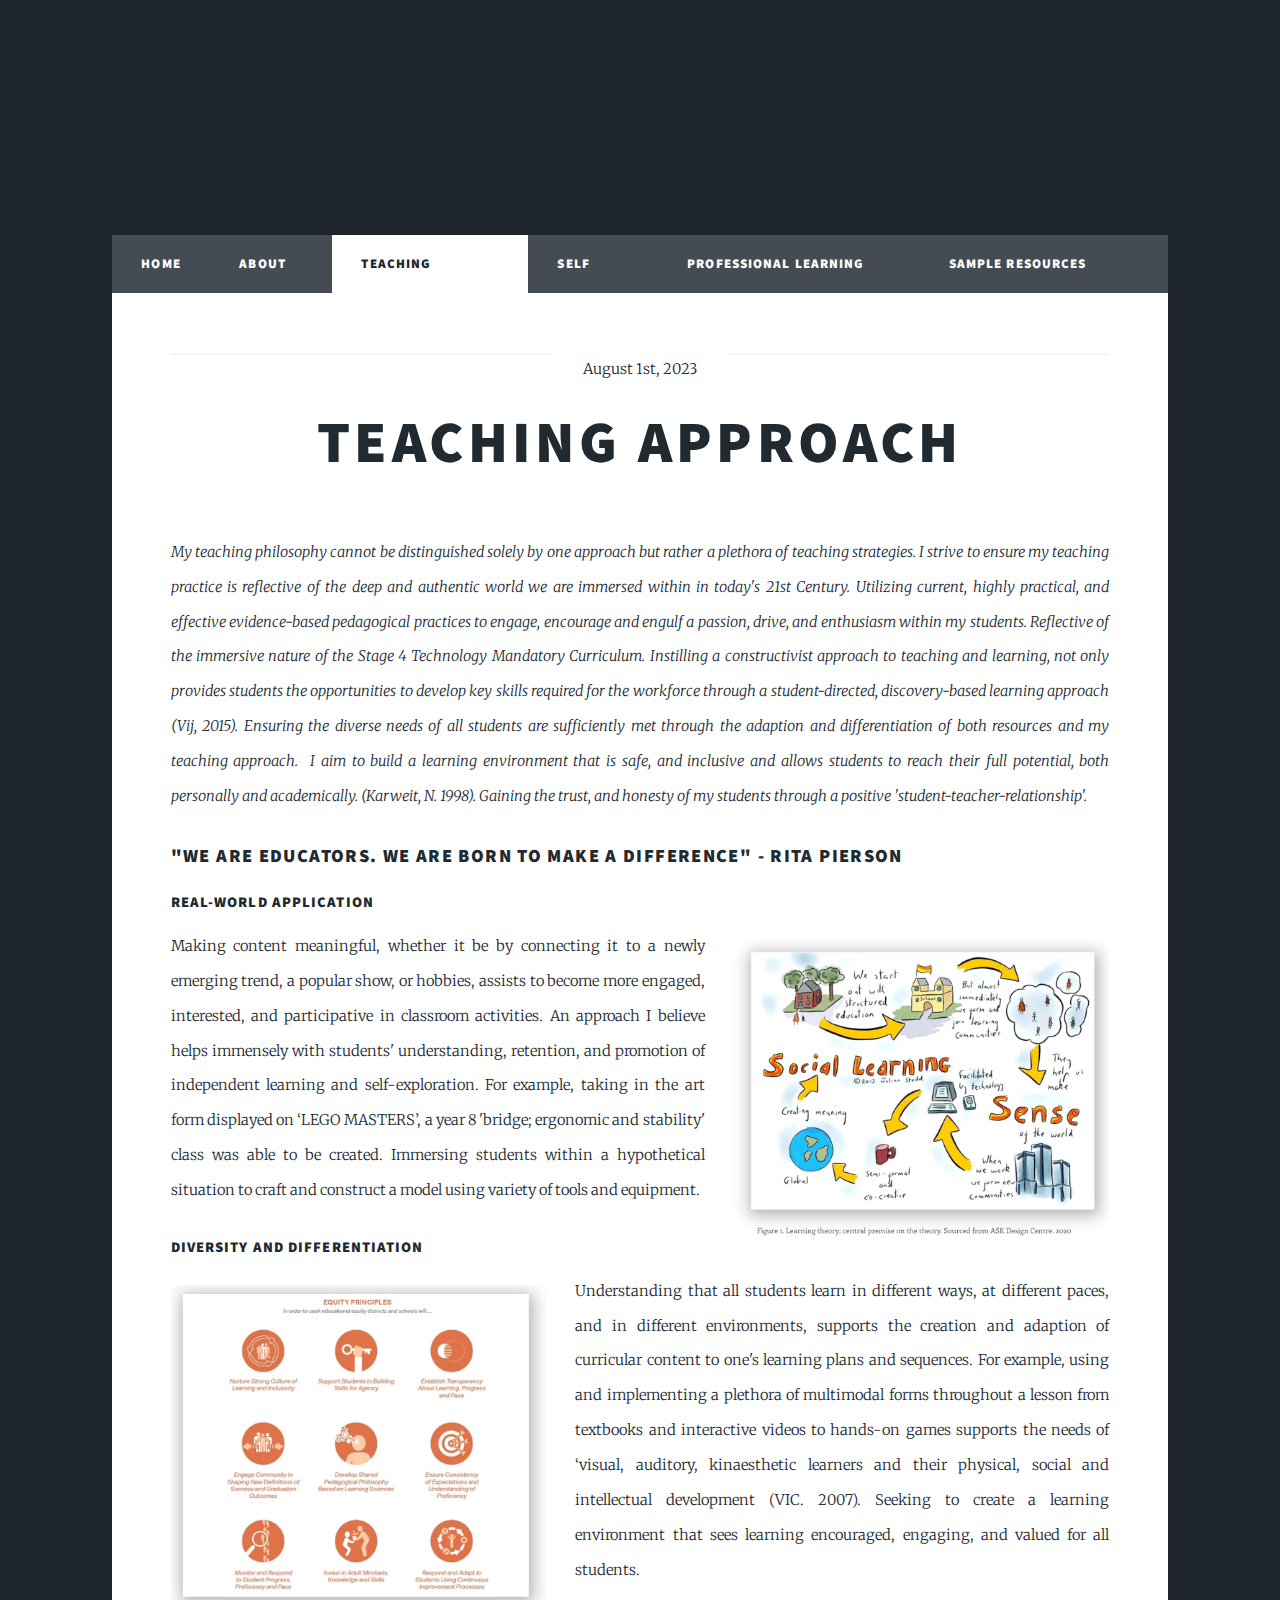
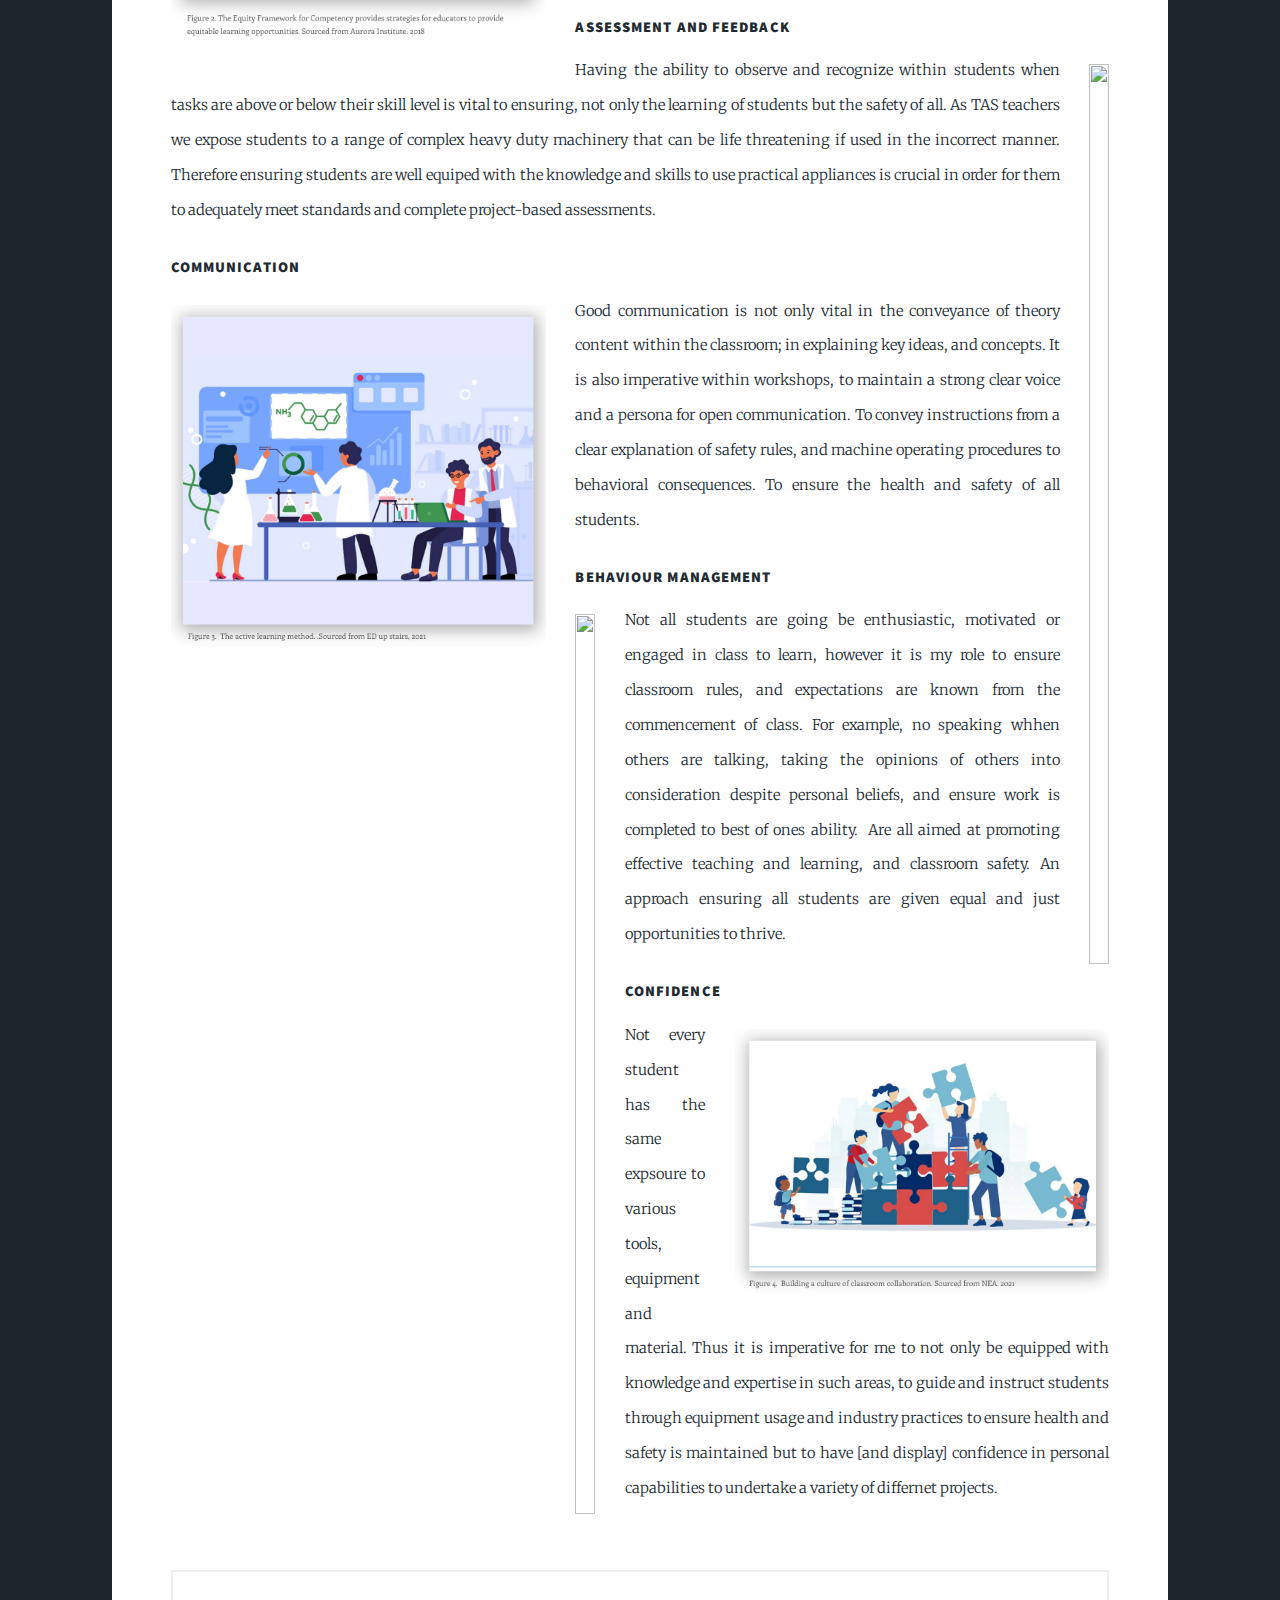
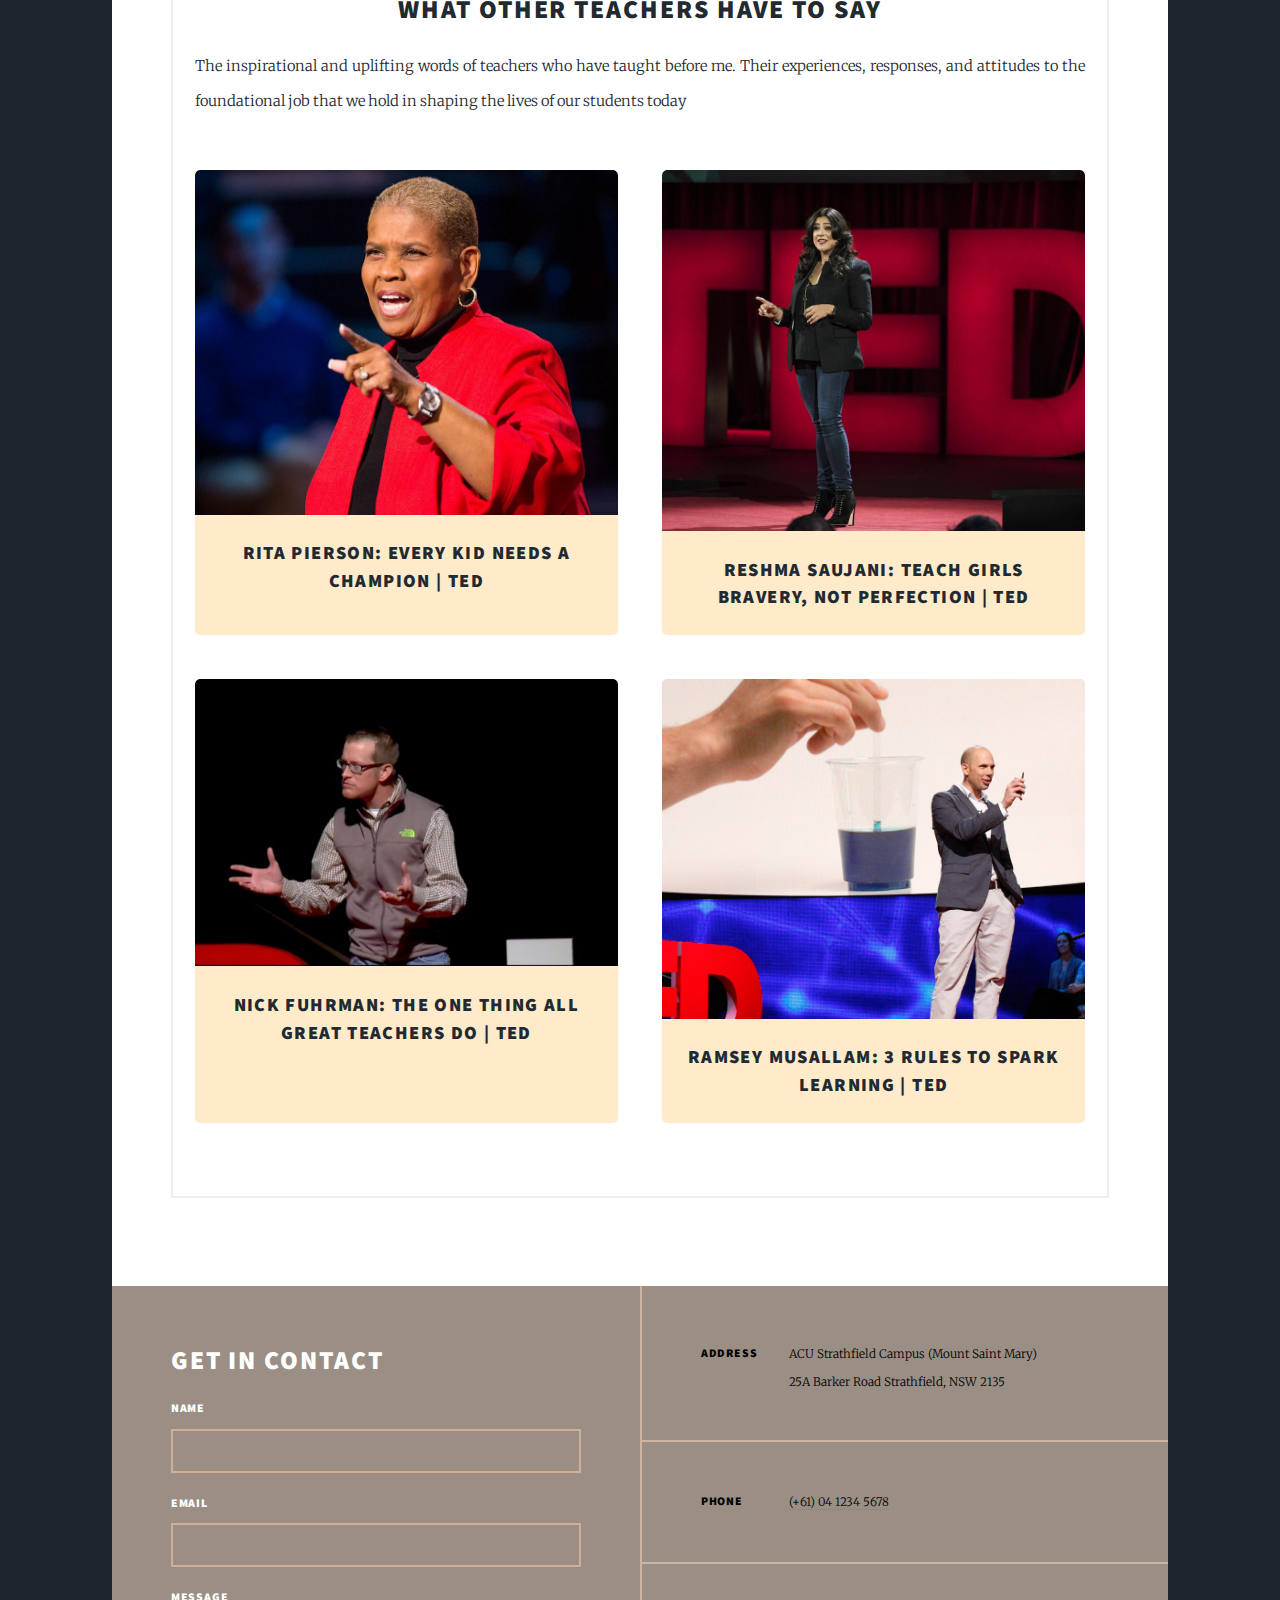
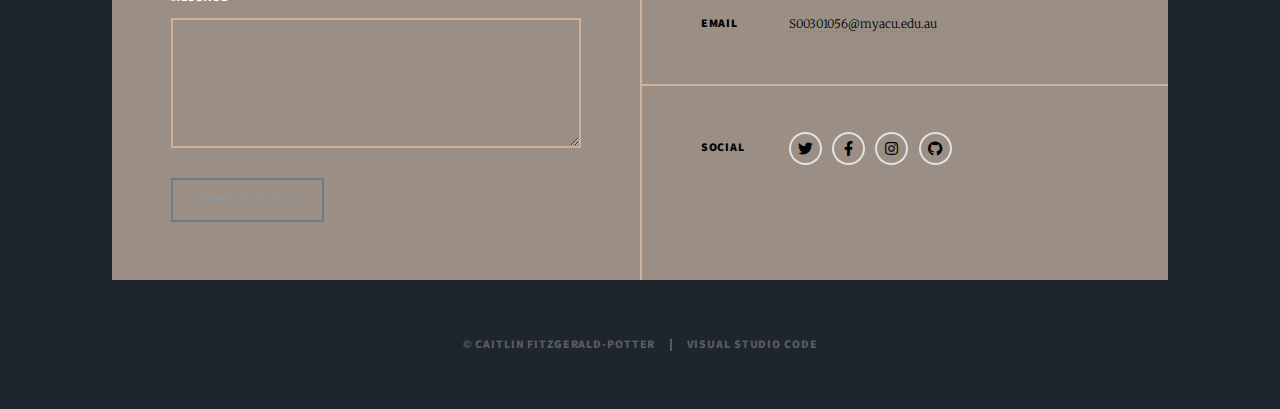
==== Teaching Approach.html @ 0602f476 "Add files via upload" ====
<html>
	<head>
		<title>Teaching Portfolio</title>
		<meta charset="utf-8" />
		<meta name="viewport" content="width=device-width, initial-scale=1, user-scalable=no" />
		<link rel="stylesheet" href="assets/css/main.css" />
		<noscript><link rel="stylesheet" href="assets/css/noscript.css" /></noscript>
	</head>
	<body class="is-preload">

		<!-- Wrapper -->
			<div id="wrapper">

				<!-- Header -->
				<header id="header">
					<h1>   </h1>
				</header>

				<!-- Nav -->
				<nav id="nav">
					<ul class="links">
						<li><a href="index.html">Home</a></li>
						<li><a href="About Me.html">About Me</a></li>
						<li class="active"><a href="Teaching Approach.html">Teaching Approach</a></li>
						<li><a href="Self Audit.html">Self Audit</a></li>
						<li><a href="Professional Learning Plan.html">Professional Learning Plan</a></li>
						<li><a href="Sample Resources.html">Sample Resources</a>
							<ul>
								<a href="Food Technology.html">> Food Technology</a>
								<a href="Industrial Technology.html">> Industrial Technology</a>
								<a href="Digital Technologies.html">> Digital Technologies</a>
								<a href="Textiles.html">> Textiles</a>
								
					</ul>
					
					
					<ul class="icons">
						<li><a href="#" class="icon brands fa-twitter"><span class="label">Twitter</span></a></li>
						<li><a href="#" class="icon brands fa-facebook-f"><span class="label">Facebook</span></a></li>
						<li><a href="#" class="icon brands fa-instagram"><span class="label">Instagram</span></a></li>
						<li><a href="#" class="icon brands fa-github"><span class="label">GitHub</span></a></li>
					</ul>
				</nav>


				<!-- Main -->
					<div id="main">
						<!-- Introduction -->
						<section class="post">
							<header class="major"> 
								<span class="date">August 1st, 2023</span>
								<h1>Teaching Approach</h1></header>
								<header class="minor">
									<p>My teaching philosophy cannot be distinguished solely by one approach but 
										rather a plethora of teaching strategies. I strive to ensure my teaching 
										practice is reflective of the deep and authentic world we are immersed 
										within in today's 21st Century. Utilizing current, highly practical, and 
										effective evidence-based pedagogical practices to engage, encourage and 
										engulf a passion, drive, and enthusiasm within my students. Reflective of 
										the immersive nature of the Stage 4 Technology Mandatory Curriculum. 
										Instilling a constructivist approach to teaching and learning, not only 
										provides students the opportunities to develop key skills required for 
										the workforce through a student-directed, discovery-based learning 
										approach (Vij, 2015). Ensuring the diverse needs of all students are 
										sufficiently met through the adaption and differentiation of both resources 
										and my teaching approach.  I aim to build a learning environment that is  
										safe, and inclusive and allows students to reach their full potential, 
										both personally and academically. (Karweit, N. 1998). Gaining the trust, 
										and honesty of my students through a positive 'student-teacher-relationship'. </p>
								</header>
								<h3>"We are Educators. We are born to make a difference" - Rita Pierson</h3>
							

						<!-- Post -->
							<section class="post">
								
								<h4>Real-world Application</h4>
								<div class="image right"><img src="images/Figure1.png" alt="" /></div>
								<p>Making content meaningful, whether it be by connecting it to 
									a newly emerging trend, a popular show, or hobbies, assists 
									to become more engaged, interested, and participative in 
									classroom activities. An approach I believe helps immensely 
									with students' understanding, retention, and promotion of 
									independent learning and self-exploration.
									For example, taking in the art form displayed on ‘LEGO 
									MASTERS’, a year 8 'bridge; ergonomic and stability' class 
									was able to be created. Immersing students within a 
									hypothetical situation to craft and construct a model using 
									variety of tools and equipment.</p>
								
								
								<h4>Diversity and Differentiation</h4>
								<div class="image left"><img src="images/Figure2.png" alt="" /></div>
								<p>Understanding that all students learn in different ways, at 
									different paces, and in different environments, supports the 
									creation and adaption of curricular content to one's learning 
									plans and sequences. For example, using and implementing a 
									plethora of multimodal forms throughout a lesson from textbooks 
									and interactive videos to hands-on games supports the needs of 
									‘visual, auditory, kinaesthetic learners and their physical, 
									social and intellectual development (​​VIC. 2007). Seeking to 
									create a learning environment that sees learning encouraged, 
									engaging, and valued for all students.</p>

								<h4>Assessment and feedback</h4>
								<div class="image right"><img src="images/Figure5.png" alt="" /></div>
								<p>Having the ability to observe and recognize within students when 
									tasks are above or below their skill level is vital to ensuring, 
									not only the learning of students but the safety of all. As TAS 
									teachers we expose students to a range of complex heavy duty 
									machinery that can be life threatening if used in the incorrect 
									manner. Therefore ensuring students are well equiped with the 
									knowledge and skills to use practical appliances is crucial in 
									order for them to adequately meet standards and complete 
									project-based assessments.</p>

								<h4>Communication</h4>
								<div class="image left"><img src="images/Figure3.png" alt="" /></div>
								<p>Good communication is not only vital in the conveyance of theory 
									content within the classroom; in explaining key ideas, and 
									concepts. It is also imperative within workshops, to maintain a 
									strong clear voice and a persona for open communication. To 
									convey instructions from a clear explanation of safety rules, 
									and machine operating procedures to behavioral consequences. To 
									ensure the health and safety of all students.</p>

								
								<h4>Behaviour Management</h4>
								<div class="image left"><img src="images/Figure6.png" alt="" /></div>
								<p>Not all students are going be enthusiastic, motivated or engaged in
									class to learn, however it is my role to ensure classroom rules, 
									and expectations are known from the commencement of class. For 
									example, no speaking whhen others are talking, taking the opinions 
									of others into consideration despite personal beliefs, and ensure 
									work is completed to best of ones ability.  Are all aimed at promoting 
									effective teaching and learning, and classroom safety. An approach 
									ensuring all students are given equal and just opportunities to thrive.</p>


								<h4>Confidence</h4>
								<div class="image right"><img src="images/Figure4.png" alt="" /></div>
								<p>Not every student has the same expsoure to various tools, equipment 
									and material. Thus it is imperative for me to not only be 
									equipped with knowledge and expertise in such areas, to guide 
									and instruct students through equipment usage and industry 
									practices to ensure health and safety is maintained but to have 
									[and display] confidence in personal capabilities to undertake a 
									variety of differnet projects.</p>


								</header><br>
						
						<!-- Four -->
						<section id="four" class="container">
							<div><section class="box special features">
								<div class="features-row">
									<section id="four" class="wrapper alt style1">
										<div class="inner">
											<h2 class="major">What Other Teachers Have To Say</h2>
											<p>The inspirational and uplifting words of teachers who 
												have taught before me. Their experiences, responses,
												and attitudes to the foundational job that we hold in
												shaping the lives of our students today</p>
									<section class="features">	
										<article>
											<a href="https://www.youtube.com/watch?v=SFnMTHhKdkw&feature=youtu.be" class="image"><img src="images/1.png" alt="" /></a>
											<h3 class="major">Rita Pierson: Every kid needs a champion | TED</h3>
										</article>
										<article>
											<a href="https://www.youtube.com/watch?v=fC9da6eqaqg" class="image"><img src="images/2.png" alt="" /></a>
											<h3 class="major">Reshma Saujani: Teach girls bravery, not perfection | TED </h3>
										</article>
										<article>
											<a href="https://www.youtube.com/watch?v=WwTpfVQgkU0&feature=youtu.be" class="image"><img src="images/3.png" alt="" /></a>
											<h3 class="major">Nick Fuhrman: The One Thing All Great Teachers Do | TED</h3>
										</article>
										<article>
											<a href="https://www.youtube.com/watch?v=YsYHqfk0X2A" class="image"><img src="images/4.png" alt="" /></a>
											<h3 class="major">Ramsey Musallam: 3 rules to spark learning | TED </h3>
										</article>
									</section>
								</section>
							</div>
					</div>



					</div>

				<!-- Footer -->
				<footer id="footer">
					<section>
						<form method="post" action="#">
							<div class="fields">
								<div class="field">
									<h2>Get In Contact</h2>
									<label for="name">Name</label>
									<input type="text" name="name" id="name" />
								</div>
								<div class="field">
									<label for="email">Email</label>
									<input type="text" name="email" id="email" />
								</div>
								<div class="field">
									<label for="message">Message</label>
									<textarea name="message" id="message" rows="3"></textarea>
								</div>
							</div>
							<ul class="actions">
								<li><input type="submit" value="Send Message" /></li>
							</ul>
						</form>
					</section>
					<section class="split contact">
						<section class="alt">
							<h3>Address</h3>
							<p>ACU Strathfield Campus (Mount Saint Mary) <br />
								25A Barker Road Strathfield, NSW 2135</p>
						</section>
						<section>
							<h3>Phone</h3>
							<p><a href="#">(+61) 04 1234 5678</a></p>
						</section>
						<section>
							<h3>Email</h3>
							<p><a href="#">S00301056@myacu.edu.au</a></p>
						</section>
						<section>
							<h3>Social</h3>
							<ul class="icons alt">
								<li><a href="#" class="icon brands alt fa-twitter"><span class="label">Twitter</span></a></li>
								<li><a href="#" class="icon brands alt fa-facebook-f"><span class="label">Facebook</span></a></li>
								<li><a href="#" class="icon brands alt fa-instagram"><span class="label">Instagram</span></a></li>
								<li><a href="#" class="icon brands alt fa-github"><span class="label">GitHub</span></a></li>
							</ul>
						</section>
					</section>
				</footer>

			<!-- Copyright -->
				<div id="copyright">
					<ul><li>&copy; Caitlin Fitzgerald-Potter</li><li> Visual Studio Code</a></li></ul>
				</div>

		</div>

		<!-- Scripts -->
			<script src="assets/js/jquery.min.js"></script>
			<script src="assets/js/jquery.scrollex.min.js"></script>
			<script src="assets/js/jquery.scrolly.min.js"></script>
			<script src="assets/js/browser.min.js"></script>
			<script src="assets/js/breakpoints.min.js"></script>
			<script src="assets/js/util.js"></script>
			<script src="assets/js/main.js"></script>

	</body>
</html>
---- assets/css/main.css ----
@import url(fontawesome-all.min.css);
@import url("https://fonts.googleapis.com/css?family=Merriweather:300,700,300italic,700italic|Source+Sans+Pro:900");

/*
	Massively by HTML5 UP
	html5up.net | @ajlkn
	Free for personal and commercial use under the CCA 3.0 license (html5up.net/license)
*/

html, body, div, span, applet, object,
iframe, h1, h2, h3, h4, h5, h6, p, blockquote,
pre, a, abbr, acronym, address, big, cite,
code, del, dfn, em, img, ins, kbd, q, s, samp,
small, strike, strong, sub, sup, tt, var, b,
u, i, center, dl, dt, dd, ol, ul, li, fieldset,
form, label, legend, table, caption, tbody,
tfoot, thead, tr, th, td, article, aside,
canvas, details, embed, figure, figcaption,
footer, header, hgroup, menu, nav, output, ruby,
section, summary, time, mark, audio, video {
	margin: 0;
	padding: 0;
	border: 0;
	font-size: 100%;
	font: inherit;
	vertical-align: baseline;}

article, aside, details, figcaption, figure,
footer, header, hgroup, menu, nav, section {
	display: block;}
	
body {
	line-height: 1;
}

ol, ul {
	list-style: none;
}

blockquote, q {
	quotes: none;
}

	blockquote:before, blockquote:after, q:before, q:after {
		content: '';
		content: none;
	}
	
table {
	border-collapse: collapse;
	border-spacing: 0;
}

body {
	-webkit-text-size-adjust: none;
}

mark {
	background-color: transparent;
	color: inherit;
}

input::-moz-focus-inner {
	border: 0;
	padding: 0;
}

input, select, textarea {
	-moz-appearance: none;
	-webkit-appearance: none;
	-ms-appearance: none;
	appearance: none;
}

videos {
	display: grid;
	grid-template-columns: repeat(2, minmax(0,1fr));
	gap: 0.5rem;
	padding: o.5rem;
	width:50%;
	float: left;}

/* Basic */

	@-ms-viewport {
		width: device-width;
	}

	body {
		-ms-overflow-style: scrollbar;
	}

	@media screen and (max-width: 480px) {

		html, body {
			min-width: 320px;
		}

	}

	html {
		box-sizing: border-box;
	}

	*, *:before, *:after {
		box-sizing: inherit;
	}

	body {
		background-color: #1e252d;
	}

		body.is-preload *, body.is-preload *:before, body.is-preload *:after {
			-moz-animation: none !important;
			-webkit-animation: none !important;
			-ms-animation: none !important;
			animation: none !important;
			-moz-transition: none !important;
			-webkit-transition: none !important;
			-ms-transition: none !important;
			transition: none !important;
		}

		

/* Type */

	html {
		font-size: 16pt;
	}

		@media screen and (max-width: 1680px) {

			html {
				font-size: 12pt;
			}

		}

		@media screen and (max-width: 1280px) {

			html {
				font-size: 11pt;
			}

		}

		@media screen and (max-width: 360px) {

			html {
				font-size: 10pt;
			}

		}

	body {
		color: #212931;
	}

	body, input, select, textarea {
		font-family: "Merriweather", Georgia, serif;
		font-weight: 300;
		font-size: 1rem;
		line-height: 2.375;
	}

	a {
		-moz-transition: color 0.2s ease-in-out, background-color 0.2s ease-in-out, border-color 0.2s ease-in-out, box-shadow 0.2s ease-in-out;
		-webkit-transition: color 0.2s ease-in-out, background-color 0.2s ease-in-out, border-color 0.2s ease-in-out, box-shadow 0.2s ease-in-out;
		-ms-transition: color 0.2s ease-in-out, background-color 0.2s ease-in-out, border-color 0.2s ease-in-out, box-shadow 0.2s ease-in-out;
		transition: color 0.2s ease-in-out, background-color 0.2s ease-in-out, border-color 0.2s ease-in-out, box-shadow 0.2s ease-in-out;
		border-bottom: dotted 1px;
		text-decoration: none;
	}

		a:hover {
			border-bottom-color: transparent;
		}

	strong, b {
		font-weight: 600;
	}

	em, i {
		font-style: italic;
	}

	p {
		text-align: justify;
		margin: 0 0 2rem 0;
	}

	h1, h2, h3, h4, h5, h6 {
		font-family: "Source Sans Pro", Helvetica, sans-serif;
		font-weight: 900;
		line-height: 1.5;
		letter-spacing: 0.075em;
		text-transform: uppercase;
		margin: 0 0 1rem 0;
	}

		h1 a, h2 a, h3 a, h4 a, h5 a, h6 a {
			border-bottom: 0;
			color: inherit;
			text-decoration: none;
		}

	h1 {
		font-size: 4rem;
		line-height: 1.1;
		margin: 0 0 2rem 0;
	}

	h2 {
		font-size: 1.75rem;
		line-height: 1.3;
		margin: 0 0 1.5rem 0;
	}

	h3 {
		font-size: 1.25rem;
		margin: 0 0 1.5rem 0;
	}

	h4 {
		font-size: 1rem;
	}

	h5 {
		font-size: 0.9rem;
	}

	h6 {
		font-size: 0.8rem;
	}

	sub {
		font-size: 0.8rem;
		position: relative;
		top: 0.5rem;
	}

	sup {
		font-size: 0.8rem;
		position: relative;
		top: -0.5rem;
	}

	blockquote {
		border-left: solid 4px;
		font-style: italic;
		margin: 0 0 2rem 0;
		padding: 0.5rem 0 0.5rem 2rem;
	}

	code {
		border: solid 2px;
		font-family: "Courier New", monospace;
		font-size: 0.9rem;
		margin: 0 0.25rem;
		padding: 0.25rem 0.65rem;
	}

	pre {
		-webkit-overflow-scrolling: touch;
		font-family: "Courier New", monospace;
		font-size: 0.9rem;
		margin: 0 0 2rem 0;
	}

		pre code {
			display: block;
			line-height: 1.75;
			padding: 1rem 1.5rem;
			overflow-x: auto;
		}

	hr {
		border: 0;
		border-bottom: solid 2px;
		margin: 3rem 0;
	}

		hr.major {
			margin: 5rem 0;
		}

	.align-left {
		text-align: left;
	}

	.align-center {
		text-align: center;
	}

	.align-right {
		text-align: right;
	}

	input, select, textarea {
		color: #212931;
	}

	a {
		color: #212931;
		border-bottom-color: rgba(33, 41, 49, 0.5);
	}

		a:hover {
			border-bottom-color: transparent;
			color: #fff1c3 !important; /** colour change of naviative when hover**/
		}

	strong, b {
		color: #212931;
	}

	h1, h2, h3, h4, h5, h6 {
		color: #212931;
	}

	blockquote {
		border-left-color: #eeeeee;
	}

	code {
		background: rgba(220, 220, 220, 0.25);
		border-color: #eeeeee;
	}

	hr {
		border-bottom-color: #eeeeee;
	}

/* Row */

	.row {
		display: flex;
		flex-wrap: wrap;
		box-sizing: border-box;
		align-items: stretch;
	}

		.row > * {
			box-sizing: border-box;
		}

		.row.gtr-uniform > * > :last-child {
			margin-bottom: 0;
		}

		.row.aln-left {
			justify-content: flex-start;
		}

		.row.aln-center {
			justify-content: center;
		}

		.row.aln-right {
			justify-content: flex-end;
		}

		.row.aln-top {
			align-items: flex-start;
		}

		.row.aln-middle {
			align-items: center;
		}

		.row.aln-bottom {
			align-items: flex-end;
		}

		.row > .imp {
			order: -1;
		}

		.row > .col-1 {
			width: 8.33333%;
		}

		.row > .off-1 {
			margin-left: 8.33333%;
		}

		.row > .col-2 {
			width: 16.66667%;
		}

		.row > .off-2 {
			margin-left: 16.66667%;
		}

		.row > .col-3 {
			width: 25%;
		}

		.row > .off-3 {
			margin-left: 25%;
		}

		.row > .col-4 {
			width: 33.33333%;
		}

		.row > .off-4 {
			margin-left: 33.33333%;
		}

		.row > .col-5 {
			width: 41.66667%;
		}

		.row > .off-5 {
			margin-left: 41.66667%;
		}

		.row > .col-6 {
			width: 50%;
		}

		.row > .off-6 {
			margin-left: 50%;
		}

		.row > .col-7 {
			width: 58.33333%;
		}

		.row > .off-7 {
			margin-left: 58.33333%;
		}

		.row > .col-8 {
			width: 66.66667%;
		}

		.row > .off-8 {
			margin-left: 66.66667%;
		}

		.row > .col-9 {
			width: 75%;
		}

		.row > .off-9 {
			margin-left: 75%;
		}

		.row > .col-10 {
			width: 83.33333%;
		}

		.row > .off-10 {
			margin-left: 83.33333%;
		}

		.row > .col-11 {
			width: 91.66667%;
		}

		.row > .off-11 {
			margin-left: 91.66667%;
		}

		.row > .col-12 {
			width: 100%;
		}

		.row > .off-12 {
			margin-left: 100%;
		}

		.row.gtr-0 {
			margin-top: 0;
			margin-left: 0rem;
		}

			.row.gtr-0 > * {
				padding: 0 0 0 0rem;
			}

			.row.gtr-0.gtr-uniform {
				margin-top: 0rem;
			}

				.row.gtr-0.gtr-uniform > * {
					padding-top: 0rem;
				}

		.row.gtr-25 {
			margin-top: 0;
			margin-left: -0.375rem;
		}

			.row.gtr-25 > * {
				padding: 0 0 0 0.375rem;
			}

			.row.gtr-25.gtr-uniform {
				margin-top: -0.375rem;
			}

				.row.gtr-25.gtr-uniform > * {
					padding-top: 0.375rem;
				}

		.row.gtr-50 {
			margin-top: 0;
			margin-left: -0.75rem;
		}

			.row.gtr-50 > * {
				padding: 0 0 0 0.75rem;
			}

			.row.gtr-50.gtr-uniform {
				margin-top: -0.75rem;
			}

				.row.gtr-50.gtr-uniform > * {
					padding-top: 0.75rem;
				}

		.row {
			margin-top: 0;
			margin-left: -1.5rem;
		}

			.row > * {
				padding: 0 0 0 1.5rem;
			}

			.row.gtr-uniform {
				margin-top: -1.5rem;
			}

				.row.gtr-uniform > * {
					padding-top: 1.5rem;
				}

		.row.gtr-150 {
			margin-top: 0;
			margin-left: -2.25rem;
		}

			.row.gtr-150 > * {
				padding: 0 0 0 2.25rem;
			}

			.row.gtr-150.gtr-uniform {
				margin-top: -2.25rem;
			}

				.row.gtr-150.gtr-uniform > * {
					padding-top: 2.25rem;
				}

		.row.gtr-200 {
			margin-top: 0;
			margin-left: -3rem;
		}

			.row.gtr-200 > * {
				padding: 0 0 0 3rem;
			}

			.row.gtr-200.gtr-uniform {
				margin-top: -3rem;
			}

				.row.gtr-200.gtr-uniform > * {
					padding-top: 3rem;
				}

		@media screen and (max-width: 1680px) {

			.row {
				display: flex;
				flex-wrap: wrap;
				box-sizing: border-box;
				align-items: stretch;
			}

				.row > * {
					box-sizing: border-box;
				}

				.row.gtr-uniform > * > :last-child {
					margin-bottom: 0;
				}

				.row.aln-left {
					justify-content: flex-start;
				}

				.row.aln-center {
					justify-content: center;
				}

				.row.aln-right {
					justify-content: flex-end;
				}

				.row.aln-top {
					align-items: flex-start;
				}

				.row.aln-middle {
					align-items: center;
				}

				.row.aln-bottom {
					align-items: flex-end;
				}

				.row > .imp-xlarge {
					order: -1;
				}

				.row > .col-1-xlarge {
					width: 8.33333%;
				}

				.row > .off-1-xlarge {
					margin-left: 8.33333%;
				}

				.row > .col-2-xlarge {
					width: 16.66667%;
				}

				.row > .off-2-xlarge {
					margin-left: 16.66667%;
				}

				.row > .col-3-xlarge {
					width: 25%;
				}

				.row > .off-3-xlarge {
					margin-left: 25%;
				}

				.row > .col-4-xlarge {
					width: 33.33333%;
				}

				.row > .off-4-xlarge {
					margin-left: 33.33333%;
				}

				.row > .col-5-xlarge {
					width: 41.66667%;
				}

				.row > .off-5-xlarge {
					margin-left: 41.66667%;
				}

				.row > .col-6-xlarge {
					width: 50%;
				}

				.row > .off-6-xlarge {
					margin-left: 50%;
				}

				.row > .col-7-xlarge {
					width: 58.33333%;
				}

				.row > .off-7-xlarge {
					margin-left: 58.33333%;
				}

				.row > .col-8-xlarge {
					width: 66.66667%;
				}

				.row > .off-8-xlarge {
					margin-left: 66.66667%;
				}

				.row > .col-9-xlarge {
					width: 75%;
				}

				.row > .off-9-xlarge {
					margin-left: 75%;
				}

				.row > .col-10-xlarge {
					width: 83.33333%;
				}

				.row > .off-10-xlarge {
					margin-left: 83.33333%;
				}

				.row > .col-11-xlarge {
					width: 91.66667%;
				}

				.row > .off-11-xlarge {
					margin-left: 91.66667%;
				}

				.row > .col-12-xlarge {
					width: 100%;
				}

				.row > .off-12-xlarge {
					margin-left: 100%;
				}

				.row.gtr-0 {
					margin-top: 0;
					margin-left: 0rem;
				}

					.row.gtr-0 > * {
						padding: 0 0 0 0rem;
					}

					.row.gtr-0.gtr-uniform {
						margin-top: 0rem;
					}

						.row.gtr-0.gtr-uniform > * {
							padding-top: 0rem;
						}

				.row.gtr-25 {
					margin-top: 0;
					margin-left: -0.375rem;
				}

					.row.gtr-25 > * {
						padding: 0 0 0 0.375rem;
					}

					.row.gtr-25.gtr-uniform {
						margin-top: -0.375rem;
					}

						.row.gtr-25.gtr-uniform > * {
							padding-top: 0.375rem;
						}

				.row.gtr-50 {
					margin-top: 0;
					margin-left: -0.75rem;
				}

					.row.gtr-50 > * {
						padding: 0 0 0 0.75rem;
					}

					.row.gtr-50.gtr-uniform {
						margin-top: -0.75rem;
					}

						.row.gtr-50.gtr-uniform > * {
							padding-top: 0.75rem;
						}

				.row {
					margin-top: 0;
					margin-left: -1.5rem;
				}

					.row > * {
						padding: 0 0 0 1.5rem;
					}

					.row.gtr-uniform {
						margin-top: -1.5rem;
					}

						.row.gtr-uniform > * {
							padding-top: 1.5rem;
						}

				.row.gtr-150 {
					margin-top: 0;
					margin-left: -2.25rem;
				}

					.row.gtr-150 > * {
						padding: 0 0 0 2.25rem;
					}

					.row.gtr-150.gtr-uniform {
						margin-top: -2.25rem;
					}

						.row.gtr-150.gtr-uniform > * {
							padding-top: 2.25rem;
						}

				.row.gtr-200 {
					margin-top: 0;
					margin-left: -3rem;
				}

					.row.gtr-200 > * {
						padding: 0 0 0 3rem;
					}

					.row.gtr-200.gtr-uniform {
						margin-top: -3rem;
					}

						.row.gtr-200.gtr-uniform > * {
							padding-top: 3rem;
						}

		}

		@media screen and (max-width: 1280px) {

			.row {
				display: flex;
				flex-wrap: wrap;
				box-sizing: border-box;
				align-items: stretch;
			}

				.row > * {
					box-sizing: border-box;
				}

				.row.gtr-uniform > * > :last-child {
					margin-bottom: 0;
				}

				.row.aln-left {
					justify-content: flex-start;
				}

				.row.aln-center {
					justify-content: center;
				}

				.row.aln-right {
					justify-content: flex-end;
				}

				.row.aln-top {
					align-items: flex-start;
				}

				.row.aln-middle {
					align-items: center;
				}

				.row.aln-bottom {
					align-items: flex-end;
				}

				.row > .imp-large {
					order: -1;
				}

				.row > .col-1-large {
					width: 8.33333%;
				}

				.row > .off-1-large {
					margin-left: 8.33333%;
				}

				.row > .col-2-large {
					width: 16.66667%;
				}

				.row > .off-2-large {
					margin-left: 16.66667%;
				}

				.row > .col-3-large {
					width: 25%;
				}

				.row > .off-3-large {
					margin-left: 25%;
				}

				.row > .col-4-large {
					width: 33.33333%;
				}

				.row > .off-4-large {
					margin-left: 33.33333%;
				}

				.row > .col-5-large {
					width: 41.66667%;
				}

				.row > .off-5-large {
					margin-left: 41.66667%;
				}

				.row > .col-6-large {
					width: 50%;
				}

				.row > .off-6-large {
					margin-left: 50%;
				}

				.row > .col-7-large {
					width: 58.33333%;
				}

				.row > .off-7-large {
					margin-left: 58.33333%;
				}

				.row > .col-8-large {
					width: 66.66667%;
				}

				.row > .off-8-large {
					margin-left: 66.66667%;
				}

				.row > .col-9-large {
					width: 75%;
				}

				.row > .off-9-large {
					margin-left: 75%;
				}

				.row > .col-10-large {
					width: 83.33333%;
				}

				.row > .off-10-large {
					margin-left: 83.33333%;
				}

				.row > .col-11-large {
					width: 91.66667%;
				}

				.row > .off-11-large {
					margin-left: 91.66667%;
				}

				.row > .col-12-large {
					width: 100%;
				}

				.row > .off-12-large {
					margin-left: 100%;
				}

				.row.gtr-0 {
					margin-top: 0;
					margin-left: 0rem;
				}

					.row.gtr-0 > * {
						padding: 0 0 0 0rem;
					}

					.row.gtr-0.gtr-uniform {
						margin-top: 0rem;
					}

						.row.gtr-0.gtr-uniform > * {
							padding-top: 0rem;
						}

				.row.gtr-25 {
					margin-top: 0;
					margin-left: -0.375rem;
				}

					.row.gtr-25 > * {
						padding: 0 0 0 0.375rem;
					}

					.row.gtr-25.gtr-uniform {
						margin-top: -0.375rem;
					}

						.row.gtr-25.gtr-uniform > * {
							padding-top: 0.375rem;
						}

				.row.gtr-50 {
					margin-top: 0;
					margin-left: -0.75rem;
				}

					.row.gtr-50 > * {
						padding: 0 0 0 0.75rem;
					}

					.row.gtr-50.gtr-uniform {
						margin-top: -0.75rem;
					}

						.row.gtr-50.gtr-uniform > * {
							padding-top: 0.75rem;
						}

				.row {
					margin-top: 0;
					margin-left: -1.5rem;
				}

					.row > * {
						padding: 0 0 0 1.5rem;
					}

					.row.gtr-uniform {
						margin-top: -1.5rem;
					}

						.row.gtr-uniform > * {
							padding-top: 1.5rem;
						}

				.row.gtr-150 {
					margin-top: 0;
					margin-left: -2.25rem;
				}

					.row.gtr-150 > * {
						padding: 0 0 0 2.25rem;
					}

					.row.gtr-150.gtr-uniform {
						margin-top: -2.25rem;
					}

						.row.gtr-150.gtr-uniform > * {
							padding-top: 2.25rem;
						}

				.row.gtr-200 {
					margin-top: 0;
					margin-left: -3rem;
				}

					.row.gtr-200 > * {
						padding: 0 0 0 3rem;
					}

					.row.gtr-200.gtr-uniform {
						margin-top: -3rem;
					}

						.row.gtr-200.gtr-uniform > * {
							padding-top: 3rem;
						}

		}

		@media screen and (max-width: 980px) {

			.row {
				display: flex;
				flex-wrap: wrap;
				box-sizing: border-box;
				align-items: stretch;
			}

				.row > * {
					box-sizing: border-box;
				}

				.row.gtr-uniform > * > :last-child {
					margin-bottom: 0;
				}

				.row.aln-left {
					justify-content: flex-start;
				}

				.row.aln-center {
					justify-content: center;
				}

				.row.aln-right {
					justify-content: flex-end;
				}

				.row.aln-top {
					align-items: flex-start;
				}

				.row.aln-middle {
					align-items: center;
				}

				.row.aln-bottom {
					align-items: flex-end;
				}

				.row > .imp-medium {
					order: -1;
				}

				.row > .col-1-medium {
					width: 8.33333%;
				}

				.row > .off-1-medium {
					margin-left: 8.33333%;
				}

				.row > .col-2-medium {
					width: 16.66667%;
				}

				.row > .off-2-medium {
					margin-left: 16.66667%;
				}

				.row > .col-3-medium {
					width: 25%;
				}

				.row > .off-3-medium {
					margin-left: 25%;
				}

				.row > .col-4-medium {
					width: 33.33333%;
				}

				.row > .off-4-medium {
					margin-left: 33.33333%;
				}

				.row > .col-5-medium {
					width: 41.66667%;
				}

				.row > .off-5-medium {
					margin-left: 41.66667%;
				}

				.row > .col-6-medium {
					width: 50%;
				}

				.row > .off-6-medium {
					margin-left: 50%;
				}

				.row > .col-7-medium {
					width: 58.33333%;
				}

				.row > .off-7-medium {
					margin-left: 58.33333%;
				}

				.row > .col-8-medium {
					width: 66.66667%;
				}

				.row > .off-8-medium {
					margin-left: 66.66667%;
				}

				.row > .col-9-medium {
					width: 75%;
				}

				.row > .off-9-medium {
					margin-left: 75%;
				}

				.row > .col-10-medium {
					width: 83.33333%;
				}

				.row > .off-10-medium {
					margin-left: 83.33333%;
				}

				.row > .col-11-medium {
					width: 91.66667%;
				}

				.row > .off-11-medium {
					margin-left: 91.66667%;
				}

				.row > .col-12-medium {
					width: 100%;
				}

				.row > .off-12-medium {
					margin-left: 100%;
				}

				.row.gtr-0 {
					margin-top: 0;
					margin-left: 0rem;
				}

					.row.gtr-0 > * {
						padding: 0 0 0 0rem;
					}

					.row.gtr-0.gtr-uniform {
						margin-top: 0rem;
					}

						.row.gtr-0.gtr-uniform > * {
							padding-top: 0rem;
						}

				.row.gtr-25 {
					margin-top: 0;
					margin-left: -0.375rem;
				}

					.row.gtr-25 > * {
						padding: 0 0 0 0.375rem;
					}

					.row.gtr-25.gtr-uniform {
						margin-top: -0.375rem;
					}

						.row.gtr-25.gtr-uniform > * {
							padding-top: 0.375rem;
						}

				.row.gtr-50 {
					margin-top: 0;
					margin-left: -0.75rem;
				}

					.row.gtr-50 > * {
						padding: 0 0 0 0.75rem;
					}

					.row.gtr-50.gtr-uniform {
						margin-top: -0.75rem;
					}

						.row.gtr-50.gtr-uniform > * {
							padding-top: 0.75rem;
						}

				.row {
					margin-top: 0;
					margin-left: -1.5rem;
				}

					.row > * {
						padding: 0 0 0 1.5rem;
					}

					.row.gtr-uniform {
						margin-top: -1.5rem;
					}

						.row.gtr-uniform > * {
							padding-top: 1.5rem;
						}

				.row.gtr-150 {
					margin-top: 0;
					margin-left: -2.25rem;
				}

					.row.gtr-150 > * {
						padding: 0 0 0 2.25rem;
					}

					.row.gtr-150.gtr-uniform {
						margin-top: -2.25rem;
					}

						.row.gtr-150.gtr-uniform > * {
							padding-top: 2.25rem;
						}

				.row.gtr-200 {
					margin-top: 0;
					margin-left: -3rem;
				}

					.row.gtr-200 > * {
						padding: 0 0 0 3rem;
					}

					.row.gtr-200.gtr-uniform {
						margin-top: -3rem;
					}

						.row.gtr-200.gtr-uniform > * {
							padding-top: 3rem;
						}

		}

		@media screen and (max-width: 736px) {

			.row {
				display: flex;
				flex-wrap: wrap;
				box-sizing: border-box;
				align-items: stretch;
			}

				.row > * {
					box-sizing: border-box;
				}

				.row.gtr-uniform > * > :last-child {
					margin-bottom: 0;
				}

				.row.aln-left {
					justify-content: flex-start;
				}

				.row.aln-center {
					justify-content: center;
				}

				.row.aln-right {
					justify-content: flex-end;
				}

				.row.aln-top {
					align-items: flex-start;
				}

				.row.aln-middle {
					align-items: center;
				}

				.row.aln-bottom {
					align-items: flex-end;
				}

				.row > .imp-small {
					order: -1;
				}

				.row > .col-1-small {
					width: 8.33333%;
				}

				.row > .off-1-small {
					margin-left: 8.33333%;
				}

				.row > .col-2-small {
					width: 16.66667%;
				}

				.row > .off-2-small {
					margin-left: 16.66667%;
				}

				.row > .col-3-small {
					width: 25%;
				}

				.row > .off-3-small {
					margin-left: 25%;
				}

				.row > .col-4-small {
					width: 33.33333%;
				}

				.row > .off-4-small {
					margin-left: 33.33333%;
				}

				.row > .col-5-small {
					width: 41.66667%;
				}

				.row > .off-5-small {
					margin-left: 41.66667%;
				}

				.row > .col-6-small {
					width: 50%;
				}

				.row > .off-6-small {
					margin-left: 50%;
				}

				.row > .col-7-small {
					width: 58.33333%;
				}

				.row > .off-7-small {
					margin-left: 58.33333%;
				}

				.row > .col-8-small {
					width: 66.66667%;
				}

				.row > .off-8-small {
					margin-left: 66.66667%;
				}

				.row > .col-9-small {
					width: 75%;
				}

				.row > .off-9-small {
					margin-left: 75%;
				}

				.row > .col-10-small {
					width: 83.33333%;
				}

				.row > .off-10-small {
					margin-left: 83.33333%;
				}

				.row > .col-11-small {
					width: 91.66667%;
				}

				.row > .off-11-small {
					margin-left: 91.66667%;
				}

				.row > .col-12-small {
					width: 100%;
				}

				.row > .off-12-small {
					margin-left: 100%;
				}

				.row.gtr-0 {
					margin-top: 0;
					margin-left: 0rem;
				}

					.row.gtr-0 > * {
						padding: 0 0 0 0rem;
					}

					.row.gtr-0.gtr-uniform {
						margin-top: 0rem;
					}

						.row.gtr-0.gtr-uniform > * {
							padding-top: 0rem;
						}

				.row.gtr-25 {
					margin-top: 0;
					margin-left: -0.375rem;
				}

					.row.gtr-25 > * {
						padding: 0 0 0 0.375rem;
					}

					.row.gtr-25.gtr-uniform {
						margin-top: -0.375rem;
					}

						.row.gtr-25.gtr-uniform > * {
							padding-top: 0.375rem;
						}

				.row.gtr-50 {
					margin-top: 0;
					margin-left: -0.75rem;
				}

					.row.gtr-50 > * {
						padding: 0 0 0 0.75rem;
					}

					.row.gtr-50.gtr-uniform {
						margin-top: -0.75rem;
					}

						.row.gtr-50.gtr-uniform > * {
							padding-top: 0.75rem;
						}

				.row {
					margin-top: 0;
					margin-left: -1.5rem;
				}

					.row > * {
						padding: 0 0 0 1.5rem;
					}

					.row.gtr-uniform {
						margin-top: -1.5rem;
					}

						.row.gtr-uniform > * {
							padding-top: 1.5rem;
						}

				.row.gtr-150 {
					margin-top: 0;
					margin-left: -2.25rem;
				}

					.row.gtr-150 > * {
						padding: 0 0 0 2.25rem;
					}

					.row.gtr-150.gtr-uniform {
						margin-top: -2.25rem;
					}

						.row.gtr-150.gtr-uniform > * {
							padding-top: 2.25rem;
						}

				.row.gtr-200 {
					margin-top: 0;
					margin-left: -3rem;
				}

					.row.gtr-200 > * {
						padding: 0 0 0 3rem;
					}

					.row.gtr-200.gtr-uniform {
						margin-top: -3rem;
					}

						.row.gtr-200.gtr-uniform > * {
							padding-top: 3rem;
						}

		}

		@media screen and (max-width: 480px) {

			.row {
				display: flex;
				flex-wrap: wrap;
				box-sizing: border-box;
				align-items: stretch;
			}

				.row > * {
					box-sizing: border-box;
				}

				.row.gtr-uniform > * > :last-child {
					margin-bottom: 0;
				}

				.row.aln-left {
					justify-content: flex-start;
				}

				.row.aln-center {
					justify-content: center;
				}

				.row.aln-right {
					justify-content: flex-end;
				}

				.row.aln-top {
					align-items: flex-start;
				}

				.row.aln-middle {
					align-items: center;
				}

				.row.aln-bottom {
					align-items: flex-end;
				}

				.row > .imp-xsmall {
					order: -1;
				}

				.row > .col-1-xsmall {
					width: 8.33333%;
				}

				.row > .off-1-xsmall {
					margin-left: 8.33333%;
				}

				.row > .col-2-xsmall {
					width: 16.66667%;
				}

				.row > .off-2-xsmall {
					margin-left: 16.66667%;
				}

				.row > .col-3-xsmall {
					width: 25%;
				}

				.row > .off-3-xsmall {
					margin-left: 25%;
				}

				.row > .col-4-xsmall {
					width: 33.33333%;
				}

				.row > .off-4-xsmall {
					margin-left: 33.33333%;
				}

				.row > .col-5-xsmall {
					width: 41.66667%;
				}

				.row > .off-5-xsmall {
					margin-left: 41.66667%;
				}

				.row > .col-6-xsmall {
					width: 50%;
				}

				.row > .off-6-xsmall {
					margin-left: 50%;
				}

				.row > .col-7-xsmall {
					width: 58.33333%;
				}

				.row > .off-7-xsmall {
					margin-left: 58.33333%;
				}

				.row > .col-8-xsmall {
					width: 66.66667%;
				}

				.row > .off-8-xsmall {
					margin-left: 66.66667%;
				}

				.row > .col-9-xsmall {
					width: 75%;
				}

				.row > .off-9-xsmall {
					margin-left: 75%;
				}

				.row > .col-10-xsmall {
					width: 83.33333%;
				}

				.row > .off-10-xsmall {
					margin-left: 83.33333%;
				}

				.row > .col-11-xsmall {
					width: 91.66667%;
				}

				.row > .off-11-xsmall {
					margin-left: 91.66667%;
				}

				.row > .col-12-xsmall {
					width: 100%;
				}

				.row > .off-12-xsmall {
					margin-left: 100%;
				}

				.row.gtr-0 {
					margin-top: 0;
					margin-left: 0rem;
				}

					.row.gtr-0 > * {
						padding: 0 0 0 0rem;
					}

					.row.gtr-0.gtr-uniform {
						margin-top: 0rem;
					}

						.row.gtr-0.gtr-uniform > * {
							padding-top: 0rem;
						}

				.row.gtr-25 {
					margin-top: 0;
					margin-left: -0.375rem;
				}

					.row.gtr-25 > * {
						padding: 0 0 0 0.375rem;
					}

					.row.gtr-25.gtr-uniform {
						margin-top: -0.375rem;
					}

						.row.gtr-25.gtr-uniform > * {
							padding-top: 0.375rem;
						}

				.row.gtr-50 {
					margin-top: 0;
					margin-left: -0.75rem;
				}

					.row.gtr-50 > * {
						padding: 0 0 0 0.75rem;
					}

					.row.gtr-50.gtr-uniform {
						margin-top: -0.75rem;
					}

						.row.gtr-50.gtr-uniform > * {
							padding-top: 0.75rem;
						}

				.row {
					margin-top: 0;
					margin-left: -1.5rem;
				}

					.row > * {
						padding: 0 0 0 1.5rem;
					}

					.row.gtr-uniform {
						margin-top: -1.5rem;
					}

						.row.gtr-uniform > * {
							padding-top: 1.5rem;
						}

				.row.gtr-150 {
					margin-top: 0;
					margin-left: -2.25rem;
				}

					.row.gtr-150 > * {
						padding: 0 0 0 2.25rem;
					}

					.row.gtr-150.gtr-uniform {
						margin-top: -2.25rem;
					}

						.row.gtr-150.gtr-uniform > * {
							padding-top: 2.25rem;
						}

				.row.gtr-200 {
					margin-top: 0;
					margin-left: -3rem;
				}

					.row.gtr-200 > * {
						padding: 0 0 0 3rem;
					}

					.row.gtr-200.gtr-uniform {
						margin-top: -3rem;
					}

						.row.gtr-200.gtr-uniform > * {
							padding-top: 3rem;
						}

		}

		@media screen and (max-width: 360px) {

			.row {
				display: flex;
				flex-wrap: wrap;
				box-sizing: border-box;
				align-items: stretch;
			}

				.row > * {
					box-sizing: border-box;
				}

				.row.gtr-uniform > * > :last-child {
					margin-bottom: 0;
				}

				.row.aln-left {
					justify-content: flex-start;
				}

				.row.aln-center {
					justify-content: center;
				}

				.row.aln-right {
					justify-content: flex-end;
				}

				.row.aln-top {
					align-items: flex-start;
				}

				.row.aln-middle {
					align-items: center;
				}

				.row.aln-bottom {
					align-items: flex-end;
				}

				.row > .imp-xxsmall {
					order: -1;
				}

				.row > .col-1-xxsmall {
					width: 8.33333%;
				}

				.row > .off-1-xxsmall {
					margin-left: 8.33333%;
				}

				.row > .col-2-xxsmall {
					width: 16.66667%;
				}

				.row > .off-2-xxsmall {
					margin-left: 16.66667%;
				}

				.row > .col-3-xxsmall {
					width: 25%;
				}

				.row > .off-3-xxsmall {
					margin-left: 25%;
				}

				.row > .col-4-xxsmall {
					width: 33.33333%;
				}

				.row > .off-4-xxsmall {
					margin-left: 33.33333%;
				}

				.row > .col-5-xxsmall {
					width: 41.66667%;
				}

				.row > .off-5-xxsmall {
					margin-left: 41.66667%;
				}

				.row > .col-6-xxsmall {
					width: 50%;
				}

				.row > .off-6-xxsmall {
					margin-left: 50%;
				}

				.row > .col-7-xxsmall {
					width: 58.33333%;
				}

				.row > .off-7-xxsmall {
					margin-left: 58.33333%;
				}

				.row > .col-8-xxsmall {
					width: 66.66667%;
				}

				.row > .off-8-xxsmall {
					margin-left: 66.66667%;
				}

				.row > .col-9-xxsmall {
					width: 75%;
				}

				.row > .off-9-xxsmall {
					margin-left: 75%;
				}

				.row > .col-10-xxsmall {
					width: 83.33333%;
				}

				.row > .off-10-xxsmall {
					margin-left: 83.33333%;
				}

				.row > .col-11-xxsmall {
					width: 91.66667%;
				}

				.row > .off-11-xxsmall {
					margin-left: 91.66667%;
				}

				.row > .col-12-xxsmall {
					width: 100%;
				}

				.row > .off-12-xxsmall {
					margin-left: 100%;
				}

				.row.gtr-0 {
					margin-top: 0;
					margin-left: 0rem;
				}

					.row.gtr-0 > * {
						padding: 0 0 0 0rem;
					}

					.row.gtr-0.gtr-uniform {
						margin-top: 0rem;
					}

						.row.gtr-0.gtr-uniform > * {
							padding-top: 0rem;
						}

				.row.gtr-25 {
					margin-top: 0;
					margin-left: -0.375rem;
				}

					.row.gtr-25 > * {
						padding: 0 0 0 0.375rem;
					}

					.row.gtr-25.gtr-uniform {
						margin-top: -0.375rem;
					}

						.row.gtr-25.gtr-uniform > * {
							padding-top: 0.375rem;
						}

				.row.gtr-50 {
					margin-top: 0;
					margin-left: -0.75rem;
				}

					.row.gtr-50 > * {
						padding: 0 0 0 0.75rem;
					}

					.row.gtr-50.gtr-uniform {
						margin-top: -0.75rem;
					}

						.row.gtr-50.gtr-uniform > * {
							padding-top: 0.75rem;
						}

				.row {
					margin-top: 0;
					margin-left: -1.5rem;
				}

					.row > * {
						padding: 0 0 0 1.5rem;
					}

					.row.gtr-uniform {
						margin-top: -1.5rem;
					}

						.row.gtr-uniform > * {
							padding-top: 1.5rem;
						}

				.row.gtr-150 {
					margin-top: 0;
					margin-left: -2.25rem;
				}

					.row.gtr-150 > * {
						padding: 0 0 0 2.25rem;
					}

					.row.gtr-150.gtr-uniform {
						margin-top: -2.25rem;
					}

						.row.gtr-150.gtr-uniform > * {
							padding-top: 2.25rem;
						}

				.row.gtr-200 {
					margin-top: 0;
					margin-left: -3rem;
				}

					.row.gtr-200 > * {
						padding: 0 0 0 3rem;
					}

					.row.gtr-200.gtr-uniform {
						margin-top: -3rem;
					}

						.row.gtr-200.gtr-uniform > * {
							padding-top: 3rem;
						}

		}

/* Box */

	.box {
		border: solid 2px;
		margin-bottom: 2rem;
		padding: 1.5rem;
	}

		.box > :last-child,
		.box > :last-child > :last-child,
		.box > :last-child > :last-child > :last-child {
			margin-bottom: 0;
		}

		.box.alt {
			border: 0;
			border-radius: 0;
			padding: 0;
		}

	.box {
		border-color: #eeeeee;
	}

/* Button */

	input[type="submit"],
	input[type="reset"],
	input[type="button"],
	button,
	.button {
		-moz-appearance: none;
		-webkit-appearance: none;
		-ms-appearance: none;
		appearance: none;
		-moz-transition: background-color 0.2s ease-in-out, box-shadow 0.2s ease-in-out, color 0.2s ease-in-out;
		-webkit-transition: background-color 0.2s ease-in-out, box-shadow 0.2s ease-in-out, color 0.2s ease-in-out;
		-ms-transition: background-color 0.2s ease-in-out, box-shadow 0.2s ease-in-out, color 0.2s ease-in-out;
		transition: background-color 0.2s ease-in-out, box-shadow 0.2s ease-in-out, color 0.2s ease-in-out;
		border: 0;
		border-radius: 0;
		cursor: pointer;
		display: inline-block;
		font-family: "Source Sans Pro", Helvetica, sans-serif;
		font-size: 0.8rem;
		font-weight: 900;
		letter-spacing: 0.075em;
		height: 3rem;
		line-height: 3rem;
		padding: 0 2rem;
		text-align: center;
		text-decoration: none;
		text-transform: uppercase;
		white-space: nowrap;
	}

		input[type="submit"].icon:before,
		input[type="reset"].icon:before,
		input[type="button"].icon:before,
		button.icon:before,
		.button.icon:before {
			margin-right: 0.5rem;
		}

		input[type="submit"].icon.solo,
		input[type="reset"].icon.solo,
		input[type="button"].icon.solo,
		button.icon.solo,
		.button.icon.solo {
			position: relative;
			width: 4rem;
			height: 4rem;
			line-height: 4rem;
			border-radius: 4rem;
			text-indent: 4rem;
			overflow: hidden;
			padding: 0;
			white-space: nowrap;
		}

			input[type="submit"].icon.solo:before,
			input[type="reset"].icon.solo:before,
			input[type="button"].icon.solo:before,
			button.icon.solo:before,
			.button.icon.solo:before {
				position: absolute;
				display: block;
				top: 0;
				left: 0;
				width: inherit;
				height: inherit;
				line-height: inherit;
				font-size: 1.25rem;
				margin-right: 0;
				text-align: center;
				text-indent: 0;
			}

		input[type="submit"].fit,
		input[type="reset"].fit,
		input[type="button"].fit,
		button.fit,
		.button.fit {
			width: 100%;
		}

		input[type="submit"].small,
		input[type="reset"].small,
		input[type="button"].small,
		button.small,
		.button.small {
			font-size: 0.7rem;
			height: 2.5rem;
			line-height: 2.5rem;
			padding: 0 1.5rem;
		}

		input[type="submit"].large,
		input[type="reset"].large,
		input[type="button"].large,
		button.large,
		.button.large {
			font-size: 0.9rem;
			height: 3.5rem;
			line-height: 3.5rem;
			padding: 0 2.75rem;
		}

		@media screen and (max-width: 980px) {

			input[type="submit"],
			input[type="reset"],
			input[type="button"],
			button,
			.button {
				font-size: 0.9rem;
				height: 3.25rem;
				line-height: 3.25rem;
			}

				input[type="submit"].large,
				input[type="reset"].large,
				input[type="button"].large,
				button.large,
				.button.large {
					font-size: 1rem;
					height: 3.75rem;
					line-height: 3.75rem;
				}

		}

		input[type="submit"].disabled, input[type="submit"]:disabled,
		input[type="reset"].disabled,
		input[type="reset"]:disabled,
		input[type="button"].disabled,
		input[type="button"]:disabled,
		button.disabled,
		button:disabled,
		.button.disabled,
		.button:disabled {
			pointer-events: none;
			opacity: 0.25;
		}

	input[type="submit"],
	input[type="reset"],
	input[type="button"],
	button,
	.button {
		background-color: transparent;
		box-shadow: inset 0 0 0 2px #fff2c9;
		color: #fceaaf !important;
	}

		input[type="submit"]:hover,
		input[type="reset"]:hover,
		input[type="button"]:hover,
		button:hover,
		.button:hover {
			box-shadow: inset 0 0 0 2px #fff2c9;
			color: #fceaaf !important;
		}

		input[type="submit"].primary,
		input[type="reset"].primary,
		input[type="button"].primary,
		button.primary,
		.button.primary {
			background-color: #212931;
			box-shadow: none;
			color: #ffffff !important;
		}

			input[type="submit"].primary:hover,
			input[type="reset"].primary:hover,
			input[type="button"].primary:hover,
			button.primary:hover,
			.button.primary:hover {
				background-color: #fff2c9;
			}

/* Form */

	form {
		margin: 0 0 2rem 0;
	}

		form > :last-child {
			margin-bottom: 0;
		}

		form > .fields {
			display: -moz-flex;
			display: -webkit-flex;
			display: -ms-flex;
			display: flex;
			-moz-flex-wrap: wrap;
			-webkit-flex-wrap: wrap;
			-ms-flex-wrap: wrap;
			flex-wrap: wrap;
			width: calc(100% + 3rem);
			margin: -1.5rem 0 2rem -1.5rem;
		}

			form > .fields > .field {
				-moz-flex-grow: 0;
				-webkit-flex-grow: 0;
				-ms-flex-grow: 0;
				flex-grow: 0;
				-moz-flex-shrink: 0;
				-webkit-flex-shrink: 0;
				-ms-flex-shrink: 0;
				flex-shrink: 0;
				padding: 1.5rem 0 0 1.5rem;
				width: calc(100% - 1.5rem);
			}

				form > .fields > .field.half {
					width: calc(50% - 0.75rem);
				}

				form > .fields > .field.third {
					width: calc(100%/3 - 0.5rem);
				}

				form > .fields > .field.quarter {
					width: calc(25% - 0.375rem);
				}

		@media screen and (max-width: 480px) {

			form > .fields {
				width: calc(100% + 3rem);
				margin: -1.5rem 0 2rem -1.5rem;
			}

				form > .fields > .field {
					padding: 1.5rem 0 0 1.5rem;
					width: calc(100% - 1.5rem);
				}

					form > .fields > .field.half {
						width: calc(100% - 1.5rem);
					}

					form > .fields > .field.third {
						width: calc(100% - 1.5rem);
					}

					form > .fields > .field.quarter {
						width: calc(100% - 1.5rem);
					}

		}

	label {
		display: block;
		font-family: "Source Sans Pro", Helvetica, sans-serif;
		font-weight: 900;
		line-height: 1.5;
		letter-spacing: 0.075em;
		font-size: 0.8rem;
		text-transform: uppercase;
		margin: 0 0 0.75rem 0;
	}

		@media screen and (max-width: 980px) {

			label {
				font-size: 0.9rem;
			}

		}

	input[type="text"],
	input[type="password"],
	input[type="email"],
	select,
	textarea {
		-moz-appearance: none;
		-webkit-appearance: none;
		-ms-appearance: none;
		appearance: none;
		background: transparent;
		border-radius: 0;
		border: solid 2px;
		color: inherit;
		display: block;
		outline: 0;
		padding: 0 1rem;
		text-decoration: none;
		width: 100%;
	}

		input[type="text"]:invalid,
		input[type="password"]:invalid,
		input[type="email"]:invalid,
		select:invalid,
		textarea:invalid {
			box-shadow: none;
		}

	select {
		background-size: 1.25rem;
		background-repeat: no-repeat;
		background-position: calc(100% - 1rem) center;
		height: 3rem;
		padding-right: 3rem;
		text-overflow: ellipsis;
	}

		select:focus::-ms-value {
			background-color: transparent;
		}

		select::-ms-expand {
			display: none;
		}

	input[type="text"],
	input[type="password"],
	input[type="email"],
	select {
		height: 3rem;
	}

	textarea {
		padding: 0.75rem 1rem;
	}

	input[type="checkbox"],
	input[type="radio"] {
		-moz-appearance: none;
		-webkit-appearance: none;
		-ms-appearance: none;
		appearance: none;
		display: block;
		float: left;
		margin-right: -2rem;
		opacity: 0;
		width: 1rem;
		z-index: -1;
	}

		input[type="checkbox"] + label,
		input[type="radio"] + label {
			text-decoration: none;
			cursor: pointer;
			display: inline-block;
			font-size: 1rem;
			letter-spacing: 0;
			font-family: "Merriweather", Georgia, serif;
			text-transform: none;
			font-weight: 300;
			padding-left: 2.8rem;
			padding-right: 1rem;
			position: relative;
		}

			input[type="checkbox"] + label:before,
			input[type="radio"] + label:before {
				-moz-osx-font-smoothing: grayscale;
				-webkit-font-smoothing: antialiased;
				display: inline-block;
				font-style: normal;
				font-variant: normal;
				text-rendering: auto;
				line-height: 1;
				text-transform: none !important;
				font-family: 'Font Awesome 5 Free';
				font-weight: 900;
			}

			input[type="checkbox"] + label:before,
			input[type="radio"] + label:before {
				border-radius: 0;
				border: solid 2px;
				content: '';
				display: inline-block;
				font-size: 0.8rem;
				height: 1.8rem;
				left: 0;
				line-height: 1.65rem;
				position: absolute;
				text-align: center;
				top: -0.125rem;
				width: 1.8rem;
			}

		input[type="checkbox"]:checked + label:before,
		input[type="radio"]:checked + label:before {
			content: '\f00c';
		}

	input[type="checkbox"] + label:before {
		border-radius: 0;
	}

	input[type="radio"] + label:before {
		border-radius: 100%;
	}

	::-webkit-input-placeholder {
		opacity: 1.0;
	}

	:-moz-placeholder {
		opacity: 1.0;
	}

	::-moz-placeholder {
		opacity: 1.0;
	}

	:-ms-input-placeholder {
		opacity: 1.0;
	}

	label {
		color: #fff2c9;
	}

	input[type="text"],
	input[type="password"],
	input[type="email"],
	select,
	textarea {
		border-color: #eeeeee;
	}

		input[type="text"]:focus,
		input[type="password"]:focus,
		input[type="email"]:focus,
		select:focus,
		textarea:focus {
			border-color: #fff2c9;
		}

	select {
		background-image: url("data:image/svg+xml;charset=utf8,%3Csvg xmlns='http://www.w3.org/2000/svg' width='40' height='40' preserveAspectRatio='none' viewBox='0 0 40 40'%3E%3Cpath d='M9.4,12.3l10.4,10.4l10.4-10.4c0.2-0.2,0.5-0.4,0.9-0.4c0.3,0,0.6,0.1,0.9,0.4l3.3,3.3c0.2,0.2,0.4,0.5,0.4,0.9 c0,0.4-0.1,0.6-0.4,0.9L20.7,31.9c-0.2,0.2-0.5,0.4-0.9,0.4c-0.3,0-0.6-0.1-0.9-0.4L4.3,17.3c-0.2-0.2-0.4-0.5-0.4-0.9 c0-0.4,0.1-0.6,0.4-0.9l3.3-3.3c0.2-0.2,0.5-0.4,0.9-0.4S9.1,12.1,9.4,12.3z' fill='%23eeeeee' /%3E%3C/svg%3E");
	}

		select option {
			background-color: #fff2c9;
			color: #fff2c9;
		}

	.select-wrapper:before {
		color: #fff2c9;
	}

	input[type="checkbox"] + label,
	input[type="radio"] + label {
		color: #fff2c9;
	}

		input[type="checkbox"] + label:before,
		input[type="radio"] + label:before {
			border-color: #eeeeee;
		}

	input[type="checkbox"]:checked + label:before,
	input[type="radio"]:checked + label:before {
		background-color: #fff2c9;
		border-color: #eeeeee;
		color: #fff2c9;
	}

	input[type="checkbox"]:focus + label:before,
	input[type="radio"]:focus + label:before {
		border-color: #eeeeee;
	}

	::-webkit-input-placeholder {
		color: #eeeeee !important;
	}

	:-moz-placeholder {
		color: #eeeeee !important;
	}

	::-moz-placeholder {
		color: #eeeeee !important;
	}

	:-ms-input-placeholder {
		color: #eeeeee !important;
	}

	.formerize-placeholder {
		color: #eeeeee !important;
	}

/* Icon */

	.icon {
		text-decoration: none;
		border-bottom: none;
		position: relative;
	}

		.icon:before {
			-moz-osx-font-smoothing: grayscale;
			-webkit-font-smoothing: antialiased;
			display: inline-block;
			font-style: normal;
			font-variant: normal;
			text-rendering: auto;
			line-height: 1;
			text-transform: none !important;
			font-family: 'Font Awesome 5 Free';
			font-weight: 400;
		}

		.icon > .label {
			display: none;
		}

		.icon:before {
			line-height: inherit;
		}

		.icon.solid:before {
			font-weight: 900;
		}

		.icon.brands:before {
			font-family: 'Font Awesome 5 Brands';
		}

/* Image */

	.image {
		border: 0;
		display: inline-block;
		position: relative;
	}

		.image img {
			display: block;
		}

		.image.left, .image.right {
			max-width: 40%;
		}

			.image.left img, .image.right img {
				width: 100%;
			}

		.image.left {
			float: left;
			margin: 0 2rem 2rem 0;
			top: 0.75rem;
		}

		.image.right {
			float: right;
			margin: 0 0 2rem 2rem;
			top: 0.75rem;
		}

		.image.fit {
			display: block;
			margin: 2.5rem 0;
			width: 100%;
		}

			.image.fit:first-child {
				margin-top: 0;
			}

			.image.fit img {
				width: 100%;
			}

		.image.main {
			display: block;
			margin: 4rem 0;
			width: 100%;
		}

			.image.main:first-child {
				margin-top: 0;
			}

			.image.main img {
				width: 100%;
			}

		@media screen and (max-width: 736px) {

			.image.fit {
				margin: 2rem 0;
			}

			.image.main {
				margin: 2rem 0;
			}

		}

	a.image {
		overflow: hidden;
	}

		a.image img {
			-moz-transition: -moz-transform 0.2s ease-out;
			-webkit-transition: -webkit-transform 0.2s ease-out;
			-ms-transition: -ms-transform 0.2s ease-out;
			transition: transform 0.2s ease-out;
		}

		a.image:hover img {
			-moz-transform: scale(1.05);
			-webkit-transform: scale(1.05);
			-ms-transform: scale(1.05);
			transform: scale(1.05);
		}

/* Actions */

	ul.actions {
		display: -moz-flex;
		display: -webkit-flex;
		display: -ms-flex;
		display: flex;
		cursor: default;
		list-style: none;
		margin-left: -1rem;
		padding-left: 0;
	}

		ul.actions li {
			padding: 0 0 0 1rem;
			vertical-align: middle;
		}

		ul.actions.special {
			-moz-justify-content: center;
			-webkit-justify-content: center;
			-ms-justify-content: center;
			justify-content: center;
			width: 100%;
			margin-left: 0;
		}

			ul.actions.special li:first-child {
				padding-left: 0;
			}

		ul.actions.stacked {
			-moz-flex-direction: column;
			-webkit-flex-direction: column;
			-ms-flex-direction: column;
			flex-direction: column;
			margin-left: 0;
		}
		

			ul.actions.stacked li {
				padding: 1.3rem 0 0 0;
			}

				ul.actions.stacked li:first-child {
					padding-top: 0;
				}

		ul.actions.fit {
			width: calc(100% + 1rem);
		}

			ul.actions.fit li {
				-moz-flex-grow: 1;
				-webkit-flex-grow: 1;
				-ms-flex-grow: 1;
				flex-grow: 1;
				-moz-flex-shrink: 1;
				-webkit-flex-shrink: 1;
				-ms-flex-shrink: 1;
				flex-shrink: 1;
				width: 100%;
			}

				ul.actions.fit li > * {
					width: 100%;
				}

			ul.actions.fit.stacked {
				width: 100%;
			}

		@media screen and (max-width: 480px) {

			ul.actions:not(.fixed) {
				-moz-flex-direction: column;
				-webkit-flex-direction: column;
				-ms-flex-direction: column;
				flex-direction: column;
				margin-left: 0;
				width: 100% !important;
			}

				ul.actions:not(.fixed) li {
					-moz-flex-grow: 1;
					-webkit-flex-grow: 1;
					-ms-flex-grow: 1;
					flex-grow: 1;
					-moz-flex-shrink: 1;
					-webkit-flex-shrink: 1;
					-ms-flex-shrink: 1;
					flex-shrink: 1;
					padding: 1rem 0 0 0;
					text-align: center;
					width: 100%;
				}

					ul.actions:not(.fixed) li > * {
						width: 100%;
					}

					ul.actions:not(.fixed) li:first-child {
						padding-top: 0;
					}

					ul.actions:not(.fixed) li input[type="submit"],
					ul.actions:not(.fixed) li input[type="reset"],
					ul.actions:not(.fixed) li input[type="button"],
					ul.actions:not(.fixed) li button,
					ul.actions:not(.fixed) li .button {
						width: 100%;
					}

						ul.actions:not(.fixed) li input[type="submit"].icon:before,
						ul.actions:not(.fixed) li input[type="reset"].icon:before,
						ul.actions:not(.fixed) li input[type="button"].icon:before,
						ul.actions:not(.fixed) li button.icon:before,
						ul.actions:not(.fixed) li .button.icon:before {
							margin-left: -0.5rem;
						}

		}

/* Icons */

	ul.icons {
		cursor: default;
		list-style: none;
		padding-left: 0;
	}

		ul.icons li {
			display: inline-block;
			padding: 0 0.5rem 0 0;
			vertical-align: middle;
		}

			ul.icons li:last-child {
				padding-right: 0;
			}

			ul.icons li .icon:before {
				width: 2.25rem;
				height: 2.25rem;
				line-height: 2.25rem;
				display: inline-block;
				text-align: center;
				border-radius: 100%;
				font-size: 1.25rem;
			}

		ul.icons.alt li .icon:before {
			-moz-transition: color 0.2s ease-in-out, background-color 0.2s ease-in-out, border-color 0.2s ease-in-out, box-shadow 0.2s ease-in-out;
			-webkit-transition: color 0.2s ease-in-out, background-color 0.2s ease-in-out, border-color 0.2s ease-in-out, box-shadow 0.2s ease-in-out;
			-ms-transition: color 0.2s ease-in-out, background-color 0.2s ease-in-out, border-color 0.2s ease-in-out, box-shadow 0.2s ease-in-out;
			transition: color 0.2s ease-in-out, background-color 0.2s ease-in-out, border-color 0.2s ease-in-out, box-shadow 0.2s ease-in-out;
			font-size: 1rem;
		}

/* List */

	ol {
		list-style: decimal;
		margin: 0 0 2rem 0;
		padding-left: 1.25rem;
	}

		ol li {
			padding-left: 0.25rem;
		}

	ul {
		list-style: disc;
		margin: 0 0 2rem 0;
		padding-left: 1rem;
	}

		ul li {
			padding-left: 0.5rem;
		}

		ul.divided {
			list-style: none;
			padding-left: 0;
		}

			ul.divided li {
				border-top: solid 1px;
				padding: 0.5rem 0;
			}

				ul.divided li:first-child {
					border-top: 0;
					padding-top: 0;
				}

	dl {
		margin: 0 0 2rem 0;
	}

		dl dt {
			display: block;
			font-weight: 600;
			margin: 0 0 1rem 0;
		}

		dl dd {
			margin-left: 2rem;
		}

	ul.divided li {
		border-top-color: #fff7e8;
	}

	ul.icons li a.icon:hover:before {
		color: #ffd471;
	}

	ul.icons.alt li .icon:before {
		box-shadow: inset 0 0 0 2px #fff7e8;
	}

	ul.icons.alt li a.icon:hover:before {
		box-shadow: inset 0 0 0 2px #ffd471;
	}

/* Section/Article */

	section.special, article.special {
		text-align: center;
	}

	header {
		cursor: default;
	}

		header > .date {
			display: block;
			font-size: 0.8rem;
			height: 1;
			margin: 0 0 1rem 0;
			position: relative;
		}

		header > p {
			font-style: italic;
		}

		header > h1 + p {
			font-size: 1.1rem;
			margin-top: -0.5rem;
			line-height: 2;
		}

		header > h2 + p {
			font-size: 1rem;
			margin-top: -0.75rem;
		}

		header > h3 + p {
			font-size: 0.9rem;
			margin-top: -0.75rem;
		}

		header > h4 + p {
			font-size: 0.8rem;
			margin-top: -0.75rem;
		}

		header.major {
			margin: 0 0 4rem 0;
			text-align: center;
		}

			header.major > :last-child {
				margin-bottom: 0;
			}

			header.major > p {
				margin-top: 0;
				text-align: center;
			}

			header.major > .date {
				font-size: 1rem;
				margin: 0 0 4rem 0;
			}

				header.major > .date:before, header.major > .date:after {
					content: '';
					display: block;
					position: absolute;
					top: 50%;
					width: calc(50% - 6rem);
					border-top: solid 2px;
				}

				header.major > .date:before {
					left: 0;
				}

				header.major > .date:after {
					right: 0;
				}

		@media screen and (max-width: 980px) {

			header br {
				display: none;
			}

		}

		@media screen and (max-width: 736px) {

			header.major {
				margin: 0 0 2rem 0;
			}

		}

	header.major .date:before, header.major .date:after {
		border-top-color: #fff2e7;
	}
/* Features */

.features {
	display: -moz-flex;
	display: -webkit-flex;
	display: -ms-flex;
	display: flex;
	-moz-flex-wrap: wrap;
	-webkit-flex-wrap: wrap;
	-ms-flex-wrap: wrap;
	flex-wrap: wrap;
	margin: 0 0 2em 0;
}

	.features article {
		padding: 1.75em 1.75em 0.1em 1.75em ;
		background-color: #ffe7c4e4;
		border-radius: 5px;
		margin: 1.5em 3em 1.5em 0;
		width: calc(50% - 1.5em);
	}

		.features article:nth-child(2n) {
			margin-right: 0;
		}

		.features article .image {
			border-radius: 5px 5px 0 0;
			display: block;
			margin-bottom: 1.75em;
			margin-left: -1.75em;
			margin-top: -1.75em;
			position: relative;
			width: calc(100% + 3.5em);
		}

			.features article .image img {
				border-radius: 5px 5px 0 0;
				width: 100%;
			}

	@media screen and (max-width: 980px) {

		.features article {
			margin: 1em 2em 1em 0;
			width: calc(50% - 1em);
		}

	}

	@media screen and (max-width: 736px) {

		.features article {
			padding: 1.5em 1.5em 0.1em 1.5em ;
			margin: 0.875em 1.75em 0.875em 0;
			width: calc(50% - 0.875em - 1px);
		}

			.features article .image {
				margin-bottom: 1.5em;
				margin-left: -1.5em;
				margin-top: -1.5em;
				width: calc(100% + 3em);
			}

	}

	@media screen and (max-width: 480px) {

		.features {
			display: block;
		}

			.features article {
				width: 100%;
				margin: 0 0 2em 0 !important;
			}

	}

/* Table */

	.table-wrapper {
		-webkit-overflow-scrolling: touch;
		overflow-x: auto;
	}

	table {
		margin: 0 0 2rem 0;
		width: 100%;
	}

		table tbody tr {
			border: solid 1px;
			border-left: 0;
			border-right: 0;
		}

		table td {
			padding: 0.75rem 0.75rem;
		}

		table th {
			font-family: "Source Sans Pro", Helvetica, sans-serif;
			font-size: 0.8rem;
			font-weight: 900;
			letter-spacing: 0.075em;
			line-height: 1.5;
			padding: 0 0.75rem 0.75rem 0.75rem;
			text-align: left;
			text-transform: uppercase;
		}

			@media screen and (max-width: 980px) {

				table th {
					font-size: 0.9rem;
				}

			}

		table thead {
			border-bottom: solid 2px;
		}

		table tfoot {
			border-top: solid 2px;
		}

		table.alt {
			border-collapse: separate;
		}

			table.alt tbody tr td {
				border: solid 1px;
				border-left-width: 0;
				border-top-width: 0;
			}

				table.alt tbody tr td:first-child {
					border-left-width: 1px;
				}

			table.alt tbody tr:first-child td {
				border-top-width: 1px;
			}

			table.alt thead {
				border-bottom: 0;
			}

			table.alt tfoot {
				border-top: 0;
			}

	table tbody tr {
		border-color: #eeeeee;
	}

		table tbody tr:nth-child(2n + 1) {
			background-color: rgba(220, 220, 220, 0.25);
		}

	table th {
		color: #212931;
	}

	table thead {
		border-bottom-color: #eeeeee;
	}

	table tfoot {
		border-top-color: #eeeeee;
	}

	table.alt tbody tr td {
		border-color: #eeeeee;
	}


/* Pagination */

	.pagination {
		display: -moz-inline-flex;
		display: -webkit-inline-flex;
		display: -ms-inline-flex;
		display: inline-flex;
		-moz-user-select: none;
		-webkit-user-select: none;
		-ms-user-select: none;
		user-select: none;
		cursor: default;
		list-style: none;
		margin: 0 0 2rem 2px;
		padding: 0;
	}

		.pagination a, .pagination span {
			-moz-transition: background-color 0.2s ease-in-out, border-color 0.2s ease-in-out, box-shadow 0.2s ease-in-out, color 0.2s ease-in-out;
			-webkit-transition: background-color 0.2s ease-in-out, border-color 0.2s ease-in-out, box-shadow 0.2s ease-in-out, color 0.2s ease-in-out;
			-ms-transition: background-color 0.2s ease-in-out, border-color 0.2s ease-in-out, box-shadow 0.2s ease-in-out, color 0.2s ease-in-out;
			transition: background-color 0.2s ease-in-out, border-color 0.2s ease-in-out, box-shadow 0.2s ease-in-out, color 0.2s ease-in-out;
			border: solid 2px;
			display: inline-block;
			font-family: "Source Sans Pro", Helvetica, sans-serif;
			font-size: 0.8rem;
			font-weight: 900;
			height: 3rem;
			letter-spacing: 0.075em;
			line-height: calc(3rem - 4px);
			margin-left: -2px;
			min-width: 3rem;
			position: relative;
			text-align: center;
			text-decoration: none;
			text-transform: uppercase;
		}

		.pagination .next, .pagination .previous {
			text-decoration: none;
			padding: 0 1.75rem;
		}

			.pagination .next:before, .pagination .previous:before {
				-moz-osx-font-smoothing: grayscale;
				-webkit-font-smoothing: antialiased;
				display: inline-block;
				font-style: normal;
				font-variant: normal;
				text-rendering: auto;
				line-height: 1;
				text-transform: none !important;
				font-family: 'Font Awesome 5 Free';
				font-weight: 900;
			}

			.pagination .next:before, .pagination .previous:before {
				display: inline-block;
				color: inherit !important;
				line-height: inherit;
			}

		.pagination .previous:before {
			content: '\f104';
			margin-right: 0.9375em;
		}

		.pagination .next:before {
			content: '\f105';
			float: right;
			margin-left: 0.9375em;
		}

		@media screen and (max-width: 980px) {

			.pagination a, .pagination span {
				font-size: 0.9rem;
			}

		}

		@media screen and (max-width: 480px) {

			.pagination .page, .pagination .extra {
				display: none;
			}

		}

	.pagination a, .pagination span {
		border-color: #eeeeee;
	}

	.pagination a {
		color: #212931 !important;
	}

		.pagination a:hover {
			color: #fff8eb !important;
			border-color: #fff8eb;
			z-index: 1;
		}

			.pagination a:hover + a,
			.pagination a:hover + span {
				border-left-color: #fff8eb;
			}

		.pagination a.active {
			background-color: #eeeeee;
		}

	.pagination span {
		color: #eeeeee;
	}

/* Wrapper */

	#wrapper {
		-moz-transition: opacity 0.5s ease;
		-webkit-transition: opacity 0.5s ease;
		-ms-transition: opacity 0.5s ease;
		transition: opacity 0.5s ease;
		position: relative;
		z-index: 1;
		overflow: hidden;
	}

		#wrapper > .bg {
			position: absolute;
			top: 0;
			left: 0;
			width: 100%;
			height: 100%;
			background-color: #fdf4e8;
			background-image: url("../../images/Soft_brown_dessert.jpeg"), linear-gradient(0deg, rgba(0, 0, 0, 0.1), rgba(0, 0, 0, 0.1));
			background-size: auto,								auto,														100% auto;
			background-position: center,								center,														top center;
			background-repeat: repeat,								no-repeat,													no-repeat;
			background-attachment: scroll,								scroll,														scroll;
			z-index: -1;
		}

			#wrapper > .bg.fixed {
				position: fixed;
				width: 100vw;
				height: 100vh;
			}

		#wrapper.fade-in:before {
			pointer-events: none;
			-moz-transition: opacity 1s ease-in-out;
			-webkit-transition: opacity 1s ease-in-out;
			-ms-transition: opacity 1s ease-in-out;
			transition: opacity 1s ease-in-out;
			-moz-transition-delay: 0.15s;
			-webkit-transition-delay: 0.15s;
			-ms-transition-delay: 0.15s;
			transition-delay: 0.45s;
			background: #fdf4e8;
			content: '';
			display: block;
			height: 100%;
			left: 0;
			opacity: 0;
			position: fixed;
			top: 0;
			width: 100%;
		}

		body.is-preload #wrapper.fade-in:before {
			opacity: 1;
		}

		@media screen and (orientation: portrait) {

			#wrapper > .bg {
				background-size: auto,								auto,														auto 175%;
			}

		}

/* Intro */

	#intro {
		color: #ffffff;
		padding: 8rem 4rem 6rem 4rem ;
		-moz-align-items: center;
		-webkit-align-items: center;
		-ms-align-items: center;
		align-items: center;
		display: -moz-flex;
		display: -webkit-flex;
		display: -ms-flex;
		display: flex;
		-moz-flex-direction: column;
		-webkit-flex-direction: column;
		-ms-flex-direction: column;
		flex-direction: column;
		-moz-justify-content: -moz-flex-end;
		-webkit-justify-content: -webkit-flex-end;
		-ms-justify-content: -ms-flex-end;
		justify-content: flex-end;
		-moz-transition: opacity 1s ease, -moz-transform 1s ease;
		-webkit-transition: opacity 1s ease, -webkit-transform 1s ease;
		-ms-transition: opacity 1s ease, -ms-transform 1s ease;
		transition: opacity 1s ease, transform 1s ease;
		position: relative;
		cursor: default;
		text-align: center;
		z-index: 1;
		min-height: 100vh;
	}

		#intro input, #intro select, #intro textarea {
			color: #ffffff;
		}

		#intro a {
			color: #ffffff;
			border-bottom-color: rgba(255, 255, 255, 0.5);
		}

			#intro a:hover {
				border-bottom-color: transparent;
				color: #ffcd58 !important;
			}

		#intro strong, #intro b {
			color: #ffffff;
		}

		#intro h1, #intro h2, #intro h3, #intro h4, #intro h5, #intro h6 {
			color: #ffffff;
		}

		#intro blockquote {
			border-left-color: #ffffff;
		}

		#intro code {
			background: rgba(255, 255, 255, 0.075);
			border-color: #ffffff;
		}

		#intro hr {
			border-bottom-color: #ffffff;
		}

		#intro input[type="submit"],
		#intro input[type="reset"],
		#intro input[type="button"],
		#intro button,
		#intro .button {
			background-color: transparent;
			box-shadow: inset 0 0 0 2px #ffffff;
			color: #ffffff !important;
		}

			#intro input[type="submit"]:hover,
			#intro input[type="reset"]:hover,
			#intro input[type="button"]:hover,
			#intro button:hover,
			#intro .button:hover {
				box-shadow: inset 0 0 0 2px #ffcd58;
				color: #ffcd58 !important;
			}

			#intro input[type="submit"].primary,
			#intro input[type="reset"].primary,
			#intro input[type="button"].primary,
			#intro button.primary,
			#intro .button.primary {
				background-color: #ffffff;
				box-shadow: none;
				color: #1e252d !important;
			}

				#intro input[type="submit"].primary:hover,
				#intro input[type="reset"].primary:hover,
				#intro input[type="button"].primary:hover,
				#intro button.primary:hover,
				#intro .button.primary:hover {
					background-color: #ffcd58;
				}

		#intro h1 {
			font-size: 5rem;
			line-height: 1;
		}

		#intro p {
			font-size: 1.25rem;
			font-style: italic;
			margin-top: -0.25rem;
			text-align: center;
		}

		#intro + #header {
			margin-top: 0rem;
		}

			#intro + #header .logo {
				-moz-transform: translateY(2rem);
				-webkit-transform: translateY(2rem);
				-ms-transform: translateY(2rem);
				transform: translateY(2rem);
				opacity: 0;
				visibility: hidden;
			}

		#intro.hidden {
			pointer-events: none;
			-moz-transform: translateY(2rem);
			-webkit-transform: translateY(2rem);
			-ms-transform: translateY(2rem);
			transform: translateY(2rem);
			-moz-transition: opacity 0.5s ease, -moz-transform 0.5s ease, visibility 0.5s;
			-webkit-transition: opacity 0.5s ease, -webkit-transform 0.5s ease, visibility 0.5s;
			-ms-transition: opacity 0.5s ease, -ms-transform 0.5s ease, visibility 0.5s;
			transition: opacity 0.5s ease, transform 0.5s ease, visibility 0.5s;
			opacity: 0;
			visibility: hidden;
		}

			#intro.hidden + #header .logo {
				-moz-transform: translateY(0);
				-webkit-transform: translateY(0);
				-ms-transform: translateY(0);
				transform: translateY(0);
				opacity: 1;
				visibility: visible;
			}

		body.is-preload #intro {
			-moz-transform: translateY(2rem);
			-webkit-transform: translateY(2rem);
			-ms-transform: translateY(2rem);
			transform: translateY(2rem);
			opacity: 0;
		}

			body.is-preload #intro:not(.hidden) + #header + #nav {
				-moz-transform: translateY(4rem);
				-webkit-transform: translateY(4rem);
				-ms-transform: translateY(4rem);
				transform: translateY(4rem);
				opacity: 0;
			}

		@media screen and (max-width: 980px) {

			#intro {
				padding: 4rem 4rem 2rem 4rem ;
				min-height: 90vh;
			}

				#intro p br {
					display: none;
				}

				#intro + #header {
					margin-top: -14rem;
				}

		}

		@media screen and (max-width: 736px) {

			#intro {
				padding: 3rem 2rem 1rem 2rem ;
				min-height: 80vh;
			}

				#intro h1 {
					font-size: 3.25rem;
					line-height: 1.1;
					margin-bottom: 1rem;
				}

				#intro p {
					font-size: 1rem;
					margin-top: 0rem;
				}

				#intro .actions {
					display: none;
				}

		}

/* Header */

	#header {
		color: #ffffff;
		-moz-align-items: center;
		-webkit-align-items: center;
		-ms-align-items: center;
		align-items: center;
		display: -moz-flex;
		display: -webkit-flex;
		display: -ms-flex;
		display: flex;
		-moz-flex-direction: column;
		-webkit-flex-direction: column;
		-ms-flex-direction: column;
		flex-direction: column;
		-moz-justify-content: -moz-flex-end;
		-webkit-justify-content: -webkit-flex-end;
		-ms-justify-content: -ms-flex-end;
		justify-content: flex-end;
		pointer-events: none;
		-moz-user-select: none;
		-webkit-user-select: none;
		-ms-user-select: none;
		user-select: none;
		height: 20rem;
		padding-bottom: 8rem;
		position: relative;
		text-align: center;
		z-index: 2;
		padding: 0px/** hight of front page header from top of page**/
		
	}

		#header input, #header select, #header textarea {
			color: #ffffff;
		}

		#header a {
			color: #ffffff;
			border-bottom-color: rgba(255, 255, 255, 0.5);
			
		}

			#header a:hover {
				border-bottom-color: transparent;
				color: #ffcd58 !important;
			}

		#header strong, #header b {
			color: #ffffff;
			
		}

		#header h1, #header h2, #header h3, #header h4, #header h5, #header h6 {
			color: #ffffff;
		}

		#header blockquote {
			border-left-color: #ffffff;
		}

		#header code {
			background: rgba(255, 255, 255, 0.075);
			border-color: #ffffff;
		}

		#header hr {
			border-bottom-color: #ffffff;
		}

		#header .logo {
			-moz-transition: border-color 0.2s ease-in-out, color 0.2s ease-in-out, opacity 0.5s ease, -moz-transform 0.5s ease, visibility 0.5s;
			-webkit-transition: border-color 0.2s ease-in-out, color 0.2s ease-in-out, opacity 0.5s ease, -webkit-transform 0.5s ease, visibility 0.5s;
			-ms-transition: border-color 0.2s ease-in-out, color 0.2s ease-in-out, opacity 0.5s ease, -ms-transform 0.5s ease, visibility 0.5s;
			transition: border-color 0.2s ease-in-out, color 0.2s ease-in-out, opacity 0.5s ease, transform 0.5s ease, visibility 0.5s;
			pointer-events: auto;
			border-style: solid;
			border-color: #ffffff;
			border-width: 5px !important;
			font-family: "Source Sans Pro", Helvetica, sans-serif;
			font-size: 2.25rem;
			font-weight: 900;
			letter-spacing: 0.075em;
			line-height: 1;
			padding: 3rem 3rem;
			text-transform: uppercase;
			visibility: visible;
			
		}

			#header .logo:hover {
				border-color: #ffcd58 !important;
				color: #ffcd58 !important;
			}

		@media screen and (max-width: 980px) {

			#header {
				height: 14rem;
				padding-bottom: 4rem;
			}

		}

		@media screen and (max-width: 736px) {

			#header {
				padding-bottom: 3rem;
			}

				#header .logo {
					font-size: 1.75rem;
					border-width: 3px !important;
				}

		}

/* Nav */

#nav {
	color: #ffffff; /**navigation bar text hover colour**/
	display: -moz-flex;
	display: -webkit-flex;
	display: -ms-flex;
	display: flex;
	-moz-transition: -moz-transform 1s ease, opacity 1s ease;
	-webkit-transition: -webkit-transform 1s ease, opacity 1s ease;
	-ms-transition: -ms-transform 1s ease, opacity 1s ease;
	transition: transform 1s ease, opacity 1s ease;
	background: rgba(255, 255, 255, 0.175);/**colour of navigationbar background colour**/ 
	height: 4rem;
	line-height: 4rem;
	margin: -4rem auto 0 auto;
	overflow: visible;
	padding: 0 0 0;
	position: relative;
	width: calc(100% - 4rem);
	max-width: 72rem;
	z-index: 2;
}

	#nav ul.divided li {
		border-top-color: #ffffff;
	}

	#nav ul.icons li a.icon:hover:before {
		color: #ffcd58;
	}

	#nav ul.icons.alt li .icon:before {
		box-shadow: inset 0 0 0 2px #ffffff;
	}

	#nav ul.icons.alt li a.icon:hover:before {
		box-shadow: inset 0 0 0 2px #ffcd58;
	}

	#nav input, #nav select, #nav textarea {
		color: #ffffff;
	}

	#nav a {
		color: #ffffff;
		border-bottom-color: rgba(255, 255, 255, 0.5);
	}

		#nav a:hover {
			border-bottom-color: transparent;
			color: #ffcd58 !important;
		}

	#nav strong, #nav b {
		color: #ffffff;
	}

	#nav h1, #nav h2, #nav h3, #nav h4, #nav h5, #nav h6 {
		color: #ffffff;
	}

	#nav blockquote {
		border-left-color: #ffffff;
	}

	#nav code {
		background: rgba(255, 255, 255, 0.075);
		border-color: #ffffff;
	}

	#nav hr {
		border-bottom-color: #ffffff;
	}

	#nav ul.links {
		display: -moz-flex;
		display: -webkit-flex;
		display: -ms-flex;
		display: flex;
		-moz-flex-grow: 1;
		-webkit-flex-grow: 1;
		-ms-flex-grow: 1;
		flex-grow: 1;
		-moz-flex-shrink: 1;
		-webkit-flex-shrink: 1;
		-ms-flex-shrink: 1;
		flex-shrink: 1;
		font-family: "Source Sans Pro", Helvetica, sans-serif;
		font-weight: 900;
		letter-spacing: 0.075em;
		list-style: none;
		margin-bottom: 0;
		padding-left: 0;
		text-transform: uppercase;
	}

		#nav ul.links li {
			display: block;
			padding-left: 0;
		}

			#nav ul.links li a {
				-moz-transition: background-color 0.2s ease-in-out, color 0.2s ease-in-out;
				-webkit-transition: background-color 0.2s ease-in-out, color 0.2s ease-in-out;
				-ms-transition: background-color 0.2s ease-in-out, color 0.2s ease-in-out;
				transition: background-color 0.2s ease-in-out, color 0.2s ease-in-out;
				display: block;
				font-size: 13.1px; /** size of font of  navigation bar link**/
				outline: none;
				padding: 0 2rem;
			}

				#nav ul.links li a:hover {
					color: inherit !important;
					background-color: rgba(255, 255, 255, 0.1);
				}

			#nav ul.links li.active {
				background-color: #ffffff;  /**navigation box background when on selected page**/
			}

				#nav ul.links li.active a {
					color: #1e252d;
				}

					#nav ul.links li.active a:hover {
						color: #ffc400 !important;
					}
					

	#nav ul.icons {
		-moz-flex-grow: 0;
		-webkit-flex-grow: 0;
		-ms-flex-grow: 0;
		flex-grow: 0;
		-moz-flex-shrink: 0;
		-webkit-flex-shrink: 0;
		-ms-flex-shrink: 0;
		flex-shrink: 0;
		margin-bottom: 0;
	}

		@media screen and (max-width: 980px) {

			#nav {
				display: none;
			}

		}
		

/* Main */

	#main {
		background-color: #ffffff;
		position: relative;
		margin: 0 auto;
		width: calc(100% - 4rem);
		max-width: 72rem;
		z-index: 2;
	}

		#main > * {
			padding: 4rem 4rem 2rem 4rem ;
			border-top: solid 2px #eeeeee;
			margin: 0;
		}

			#main > *:first-child {
				border-top: 0;
			}

		#main > footer {
			text-align: center;
		}

		#main > .post {
			padding: 8rem 8rem 6rem 8rem ;
		}

			#main > .post header.major > .date {
				margin-top: -2rem;
			}

			#main > .post header.major > h1, #main > .post header.major h2 {
				font-size: 4rem;
				line-height: 1.1;
				margin: 0 0 2rem 0;
			}

			#main > .post.featured {
				text-align: center;
			}

			@media screen and (max-width: 1280px) {

				#main > .post {
					padding: 6rem 4rem 4rem 4rem ;
				}

			}

			@media screen and (max-width: 736px) {

				#main > .post {
					padding: 4rem 2rem 2rem 2rem ;
				}

					#main > .post header.major > .date {
						margin-top: -1rem;
						margin-bottom: 2rem;
					}

					#main > .post header.major > h1, #main > .post header.major h2 {
						font-size: 2.5rem;
						line-height: 1.2;
						margin: 0 0 1.5rem 0;
					}

			}

		#main > .posts {
			display: -moz-flex;
			display: -webkit-flex;
			display: -ms-flex;
			display: flex;
			-moz-flex-wrap: wrap;
			-webkit-flex-wrap: wrap;
			-ms-flex-wrap: wrap;
			flex-wrap: wrap;
			-moz-align-items: -moz-stretch;
			-webkit-align-items: -webkit-stretch;
			-ms-align-items: -ms-stretch;
			align-items: stretch;
			text-align: center;
			width: 100%;
			padding: 0;
		}

			#main > .posts > * {
				-moz-flex-shrink: 1;
				-webkit-flex-shrink: 1;
				-ms-flex-shrink: 1;
				flex-shrink: 1;
				-moz-flex-grow: 0;
				-webkit-flex-grow: 0;
				-ms-flex-grow: 0;
				flex-grow: 0;
			}

			#main > .posts > * {
				width: 50%;
			}

			#main > .posts > * {
				padding: 4rem;
				width: 50%;
			}

			#main > .posts > article {
				border-color: #eeeeee;
				border-left-width: 2px;
				border-style: solid;
				border-top-width: 2px;
				text-align: center;
			}

				#main > .posts > article > :last-child {
					margin-bottom: 0;
				}

				#main > .posts > article:nth-child(2n - 1) {
					border-left-width: 0;
				}

				#main > .posts > article:nth-child(-n + 2) {
					border-top-width: 0;
				}

			@media screen and (max-width: 980px) {

				#main > .posts > * {
					width: 50%;
				}

				#main > .posts > * {
					padding: 2.5rem;
					width: 50%;
				}

			}

			@media screen and (max-width: 736px) {

				#main > .posts > * {
					width: 100%;
				}

				#main > .posts > * {
					padding: 2rem;
					width: 100%;
				}

				#main > .posts > article:nth-child(2n - 1) {
					border-left-width: 2px;
				}

				#main > .posts > article:nth-child(-n + 2) {
					border-top-width: 2px;
				}

				#main > .posts > article:nth-child(n) {
					border-left-width: 0;
				}

				#main > .posts > article:nth-child(-n + 1) {
					border-top-width: 0;
				}

				#main > .posts > article .image {
					max-width: 25rem;
					margin-left: auto;
					margin-right: auto;
				}

			}

		@media screen and (max-width: 736px) {

			#main > * {
				padding: 2rem 2rem 0.1rem 2rem ;
			}

		}

		@media screen and (max-width: 480px) {

			#main {
				width: 100%;
			}

		}

/* Footer */

	#footer {
		color: #717981;
		display: -moz-flex;
		display: -webkit-flex;
		display: -ms-flex;
		display: flex;
		background-color: #fae0c891; /** colour of footer 'get in contact'**/
		color: #000000; /** colour of "address text in 'get in contact'**/
		cursor: default;
		position: relative;
		margin: 0 auto;
		width: calc(100% - 4rem);
		max-width: 72rem;
		z-index: 2;
	}

		#footer input, #footer select, #footer textarea {
			color: hsl(121, 79%, 49%);
		}

		#footer a {
			color: #010101; /** colour of "phone and email' text in 'get in contact'**/
			border-bottom-color: rgba(113, 121, 129, 0.5);
		}

			#footer a:hover {
				border-bottom-color: transparent;
				color: #ffe799 !important;
			}

		#footer strong, #footer b {
			color: #717981;
		}

		#footer h1, #footer h3, #footer h4, #footer h5, #footer h6 {
			color: #030303; /** bold of "headings text in 'get in contact'**/
		}

		#footer h2{
			color: #ffffff /** bold of "GET IN CONTACT text in 'get in contact'**/
		}

		#footer blockquote {
			border-left-color: #e2e2e2;
		}

		#footer code {
			background: rgba(220, 220, 220, 0.5);
			border-color: #e2e2e2;
		}

		#footer hr {
			border-bottom-color: #e2e2e2;
		}

		#footer .box {
			border-color: #727181;
		}

		#footer input[type="submit"],
		#footer input[type="reset"],
		#footer input[type="button"],
		#footer button,
		#footer .button {
			background-color: transparent;
			box-shadow: inset 0 0 0 2px #717981;
			color: #949494 !important;  /** submit button text colour**/
		}

			#footer input[type="submit"]:hover,
			#footer input[type="reset"]:hover,
			#footer input[type="button"]:hover,
			#footer button:hover,
			#footer .button:hover {
				box-shadow: inset 0 0 0 2px #72718195;
				background-color: #72718195; /** colour fill background of 'submit button' on 'get in contact"**/
				color: #ffe8c8 !important; /** submit button text colour when hovered**/
			}

			#footer input[type="submit"].primary,
			#footer input[type="reset"].primary,
			#footer input[type="button"].primary,
			#footer button.primary,
			#footer .button.primary {
				background-color: #72718195;
				box-shadow: none;
				color: #f5f5f5 !important;
			}

				#footer input[type="submit"].primary:hover
				#footer input[type="reset"].primary:hover,
				#footer input[type="button"].primary:hover,
				#footer button.primary:hover,
				#footer .button.primary:hover {
					background-color: #72718195;
				}

		#footer label {
			color: #ffffff;
		}

		#footer input[type="text"],
		#footer input[type="password"],
		#footer input[type="email"],
		#footer select,
		#footer textarea {
			border-color: #d1af96; /** colour of box board for fill in info of "get in contact**/ 
		}

			#footer input[type="text"]:focus,
			#footer input[type="password"]:focus,
			#footer input[type="email"]:focus,
			#footer select:focus,
			#footer textarea:focus {
				border-color: #ffe8c8; /** colour of box boarder when selected to type in "get in contact" **/
			}

		#footer select {
			background-image: url("data:image/svg+xml;charset=utf8,%3Csvg xmlns='http://www.w3.org/2000/svg' width='40' height='40' preserveAspectRatio='none' viewBox='0 0 40 40'%3E%3Cpath d='M9.4,12.3l10.4,10.4l10.4-10.4c0.2-0.2,0.5-0.4,0.9-0.4c0.3,0,0.6,0.1,0.9,0.4l3.3,3.3c0.2,0.2,0.4,0.5,0.4,0.9 c0,0.4-0.1,0.6-0.4,0.9L20.7,31.9c-0.2,0.2-0.5,0.4-0.9,0.4c-0.3,0-0.6-0.1-0.9-0.4L4.3,17.3c-0.2-0.2-0.4-0.5-0.4-0.9 c0-0.4,0.1-0.6,0.4-0.9l3.3-3.3c0.2-0.2,0.5-0.4,0.9-0.4S9.1,12.1,9.4,12.3z' fill='%23e2e2e2' /%3E%3C/svg%3E");
		}

			#footer select option {
				background-color: #ffe8c8;
				color: #727181; 
			}

		#footer .select-wrapper:before {
			color: #e2e2e2;
		}

		#footer input[type="checkbox"] + label,
		#footer input[type="radio"] + label {
			color: #717981;
		}

			#footer input[type="checkbox"] + label:before,
			#footer input[type="radio"] + label:before {
				border-color: #e2e2e2;
			}

		#footer input[type="checkbox"]:checked + label:before,
		#footer input[type="radio"]:checked + label:before {
			background-color: #717981;
			border-color: #738171;
			color: #f5f5f5;
		}

		#footer input[type="checkbox"]:focus + label:before,
		#footer input[type="radio"]:focus + label:before {
			border-color: #ffccf3;
		}

		#footer ::-webkit-input-placeholder {
			color: #b3b7bb !important;
		}

		#footer :-moz-placeholder {
			color: #b3b7bb !important;
		}

		#footer ::-moz-placeholder {
			color: #b3b7bb !important;
		}

		#footer :-ms-input-placeholder {
			color: #b3b7bb !important;
		}

		#footer .formerize-placeholder {
			color: #b3b7bb !important;
		}

		#footer ul.divided li {
			border-top-color: #e2e2e2;
		}

		#footer ul.icons li a.icon:hover:before {
			color: #fceaaf;
		}

		#footer ul.icons.alt li .icon:before {
			box-shadow: inset 0 0 0 2px #e2e2e2;
		}

		#footer ul.icons.alt li a.icon:hover:before {
			box-shadow: inset 0 0 0 2px #fceaaf;
		}

		#footer header.major .date:before, #footer header.major .date:after {
			border-top-color: #e2e2e2;
		}

		#footer table tbody tr {
			border-color: #e2e2e2;
		}

			#footer table tbody tr:nth-child(2n + 1) {
				background-color: rgba(220, 220, 220, 0.5);
			}

		#footer table th {
			color: #738171;
		}

		#footer table thead {
			border-bottom-color: #e2e2e2;
		}

		#footer table tfoot {
			border-top-color: #e2e2e2;
		}

		#footer table.alt tbody tr td {
			border-color: #e2e2e2;
		}

		#footer .pagination a, #footer .pagination span {
			border-color: #e2e2e2;
		}

		#footer .pagination a {
			color: #3e9fff !important;
		}

			#footer .pagination a:hover {
				color: #ffeaa4 !important;
				border-color: #fceaaf;
				z-index: 1;
			}

				#footer .pagination a:hover + a,
				#footer .pagination a:hover + span {
					border-left-color: #fceaaf;
				}

			#footer .pagination a.active {
				background-color: #e2e2e2;
			}

		#footer .pagination span {
			color: #e2e2e2;
		}

		#footer > section {
			-moz-flex-basis: 50%;
			-webkit-flex-basis: 50%;
			-ms-flex-basis: 50%;
			flex-basis: 50%;
			-moz-flex-grow: 1;
			-webkit-flex-grow: 1;
			-ms-flex-grow: 1;
			flex-grow: 1;
			-moz-flex-shrink: 1;
			-webkit-flex-shrink: 1;
			-ms-flex-shrink: 1;
			flex-shrink: 1;
			padding: 4rem 4rem 2rem 4rem ;
			border-left: solid 2px #ecc9afa0; /** middle line of 'get in contact'**/
		}

			#footer > section:first-child {
				border-left: 0;
			}

			#footer > section.split {
				display: -moz-flex;
				display: -webkit-flex;
				display: -ms-flex;
				display: flex;
				-moz-flex-direction: column;
				-webkit-flex-direction: column;
				-ms-flex-direction: column;
				flex-direction: column;
				padding: 0;
			}

				#footer > section.split > section {
					padding: 3rem 4rem 1rem 4rem ;
					border-top: solid 2px #ecc9afa0; /** horizontal lines of 'get in contact"**/
				}

					#footer > section.split > section:first-child {
						padding: 5rem 4rem 1rem 4rem ;
						border-top: 0;
					}

					#footer > section.split > section:last-child {
						padding: 3rem 4rem 3rem 4rem ;
					}

				#footer > section.split.contact > section {
					display: -moz-flex;
					display: -webkit-flex;
					display: -ms-flex;
					display: flex;
					-moz-align-items: center;
					-webkit-align-items: center;
					-ms-align-items: center;
					align-items: center;
					padding: 3.15rem 4rem;
				}

					#footer > section.split.contact > section > * {
						margin-bottom: 0;
					}

					#footer > section.split.contact > section > :first-child {
						-moz-flex-shrink: 0;
						-webkit-flex-shrink: 0;
						-ms-flex-shrink: 0;
						flex-shrink: 0;
						-moz-flex-grow: 0;
						-webkit-flex-grow: 0;
						-ms-flex-grow: 0;
						flex-grow: 0;
						width: 6rem;
					}

					#footer > section.split.contact > section > :last-child {
						-moz-flex-shrink: 1;
						-webkit-flex-shrink: 1;
						-ms-flex-shrink: 1;
						flex-shrink: 1;
						-moz-flex-grow: 1;
						-webkit-flex-grow: 1;
						-ms-flex-grow: 1;
						flex-grow: 1;
					}

					#footer > section.split.contact > section:first-child {
						padding: 4rem 4rem 3rem 4rem;
					}

					#footer > section.split.contact > section:last-child {
						padding: 3rem 4rem 4rem 4rem;
					}

					#footer > section.split.contact > section.alt {
						-moz-align-items: -moz-flex-start;
						-webkit-align-items: -webkit-flex-start;
						-ms-align-items: -ms-flex-start;
						align-items: flex-start;
					}

						#footer > section.split.contact > section.alt > :last-child {
							margin-top: -0.325rem;
						}

		#footer form label,
		#footer h3,
		#footer p {
			font-size: 0.8rem;
		}

		@media screen and (max-width: 980px) {

			#footer {
				display: block;
			}

				#footer > section {
					border-top: solid 2px #e2e2e2;
				}

					#footer > section:first-child {
						border-top: 0;
					}

					#footer > section.split > section {
						padding: 4rem 4rem 2rem 4rem ;
					}

						#footer > section.split > section:first-child {
							padding: 4rem 4rem 2rem 4rem ;
						}

						#footer > section.split > section:last-child {
							padding: 4rem 4rem 2rem 4rem ;
						}

					#footer > section.split.contact > section {
						padding: 4rem;
					}

						#footer > section.split.contact > section:first-child {
							padding: 4rem;
						}

						#footer > section.split.contact > section:last-child {
							padding: 4rem;
						}

				#footer form label,
				#footer h3,
				#footer p {
					font-size: 0.9rem;
				}

		}

		@media screen and (max-width: 736px) {

			#footer > section {
				padding: 2rem 2rem 0.1rem 2rem ;
			}

				#footer > section.split > section {
					padding: 2rem 2rem 0.1rem 2rem ;
				}

					#footer > section.split > section:first-child {
						padding: 2rem 2rem 0.1rem 2rem ;
					}

					#footer > section.split > section:last-child {
						padding: 2rem 2rem 0.1rem 2rem ;
					}

				#footer > section.split.contact > section {
					padding: 2rem;
				}

					#footer > section.split.contact > section:first-child {
						padding: 2rem;
					}

					#footer > section.split.contact > section:last-child {
						padding: 2rem;
					}

		}

		@media screen and (max-width: 480px) {

			#footer {
				width: 100%;
			}

		}

	#copyright {
		color: #ffffff;
		position: relative;
		color: rgba(255, 255, 255, 0.25);
		cursor: default;
		font-family: "Source Sans Pro", Helvetica, sans-serif;
		font-size: 0.8rem;
		font-weight: 900;
		letter-spacing: 0.075em;
		line-height: 1.5;
		text-align: center;
		text-transform: uppercase;
		margin: 4rem auto 8rem auto;
		width: calc(100% - 4rem);
		max-width: 72rem;
		z-index: 2;
	}

		#copyright input, #copyright select, #copyright textarea {
			color: #ffffff;
		}

		#copyright a {
			color: #ffffff;
			border-bottom-color: rgba(255, 255, 255, 0.5);
		}

			#copyright a:hover {
				border-bottom-color: transparent;
				color: #fceaaf !important;
			}

		#copyright strong, #copyright b {
			color: #ffffff;
		}

		#copyright h1, #copyright h2, #copyright h3, #copyright h4, #copyright h5, #copyright h6 {
			color: #ffffff;
		}

		#copyright blockquote {
			border-left-color: #ffffff;
		}

		#copyright code {
			background: rgba(255, 255, 255, 0.075);
			border-color: #ffffff;
		}

		#copyright hr {
			border-bottom-color: #ffffff;
		}

		#copyright a {
			color: inherit;
			border-bottom-color: inherit;
		}

		#copyright ul {
			list-style: none;
			margin: 0;
			padding-left: 0;
		}

			#copyright ul li {
				border-left: solid 2px;
				display: inline-block;
				line-height: 1;
				margin-left: 1rem;
				padding-left: 1rem;
			}

				#copyright ul li:first-child {
					border-left: 0;
					margin-left: 0;
					padding-left: 0;
				}

		@media screen and (max-width: 1280px) {

			#copyright {
				margin: 4rem auto;
			}

		}

		@media screen and (max-width: 480px) {

			#copyright ul li {
				border-left: 0;
				margin: 1rem 0 0 0;
				padding-left: 0;
				display: block;
			}

				#copyright ul li:first-child {
					margin-top: 0;
				}

		}

/* Nav Panel */

	#navPanelToggle {
		text-decoration: none;
		-moz-transition: color 0.2s ease-in-out, background-color 0.2s ease-in-out, box-shadow 0.2s ease-in-out;
		-webkit-transition: color 0.2s ease-in-out, background-color 0.2s ease-in-out, box-shadow 0.2s ease-in-out;
		-ms-transition: color 0.2s ease-in-out, background-color 0.2s ease-in-out, box-shadow 0.2s ease-in-out;
		transition: color 0.2s ease-in-out, background-color 0.2s ease-in-out, box-shadow 0.2s ease-in-out;
		display: none;
		position: fixed;
		top: 0.75rem;
		right: 0.75rem;
		border: 0;
		color: #ffffff;
		font-family: "Source Sans Pro", Helvetica, sans-serif;
		font-size: 0.9rem;
		font-weight: 900;
		letter-spacing: 0.075em;
		padding: 0.375rem 1.25rem;
		text-transform: uppercase;
		z-index: 10001;
	}

		#navPanelToggle:before {
			-moz-osx-font-smoothing: grayscale;
			-webkit-font-smoothing: antialiased;
			display: inline-block;
			font-style: normal;
			font-variant: normal;
			text-rendering: auto;
			line-height: 1;
			text-transform: none !important;
			font-family: 'Font Awesome 5 Free';
			font-weight: 900;
		}

		#navPanelToggle:before {
			content: '\f0c9';
			margin-right: 0.5rem;
		}

		#navPanelToggle.alt {
			background-color: rgba(255, 255, 255, 0.875);
			box-shadow: 0 0.125rem 0.75rem 0 rgba(30, 37, 45, 0.25);
			color: #000000;
		}

			#navPanelToggle.alt:hover {
				background-color: #ffffff;
			}

		@media screen and (max-width: 980px) {

			#navPanelToggle {
				display: block;
			}

		}

		@media screen and (max-width: 736px) {

			#navPanelToggle {
				font-size: 0.8rem;
				padding: 0.25rem 1rem;
			}

		}

	#navPanel {
		-moz-transform: translateX(20rem);
		-webkit-transform: translateX(20rem);
		-ms-transform: translateX(20rem);
		transform: translateX(20rem);
		-moz-transition: -moz-transform 0.5s ease, box-shadow 0.5s ease, visibility 0.5s;
		-webkit-transition: -webkit-transform 0.5s ease, box-shadow 0.5s ease, visibility 0.5s;
		-ms-transition: -ms-transform 0.5s ease, box-shadow 0.5s ease, visibility 0.5s;
		transition: transform 0.5s ease, box-shadow 0.5s ease, visibility 0.5s;
		display: none;
		-webkit-overflow-scrolling: touch;
		background: #ffffff;
		box-shadow: none;
		color: #212931;
		height: 100%;
		max-width: 80%;
		overflow-y: auto;
		padding: 3rem 2rem;
		position: fixed;
		right: 0;
		top: 0;
		visibility: hidden;
		width: 20rem;
		z-index: 10002;
	}

		#navPanel .links {
			list-style: none;
			padding-left: 0;
		}

			#navPanel .links li {
				border-top: solid 2px #ffe6b0; /**colour of lines between side pannel navigation links**/
			}

				#navPanel .links li a {
					border-bottom: 0;
					display: block;
					font-family: "Source Sans Pro", Helvetica, sans-serif;
					font-size: 0.9rem;
					font-size: 0.9rem;
					font-weight: 900;
					letter-spacing: 0.075em;
					padding: 0.75rem 0;
					text-transform: uppercase;
				}

				#navPanel .links li:first-child {
					border-top: 0;
				}

		#navPanel .close {
			text-decoration: none;
			-moz-transition: color 0.2s ease-in-out;
			-webkit-transition: color 0.2s ease-in-out;
			-ms-transition: color 0.2s ease-in-out;
			transition: color 0.2s ease-in-out;
			-webkit-tap-highlight-color: rgba(0, 0, 0, 0);
			border: 0;
			color: #f3171755;
			cursor: pointer;
			display: block;
			height: 3.25rem;
			line-height: 3.25rem;
			padding-right: 1.25rem;
			position: absolute;
			right: 0;
			text-align: right;
			top: 0; 
			width: 7rem;
		}

			#navPanel .close:before {
				-moz-osx-font-smoothing: grayscale;
				-webkit-font-smoothing: antialiased;
				display: inline-block;
				font-style: normal;
				font-variant: normal;
				text-rendering: auto;
				line-height: 1;
				text-transform: none !important;
				font-family: 'Font Awesome 5 Free';
				font-weight: 900;
			}

			#navPanel .close:before {
				content: '\f00d';
				font-size: 1.25rem;
			}

			#navPanel .close:hover {
				color: #212931;
			}

			@media screen and (max-width: 736px) {

				#navPanel .close {
					height: 4rem;
					line-height: 4rem;
				}

			}

		@media screen and (max-width: 980px) {

			#navPanel {
				display: block;
			}

		}

		@media screen and (max-width: 736px) {

			#navPanel {
				padding: 2.5rem 1.75rem;
			}

		}

	@media screen and (max-width: 980px) {

		body.is-navPanel-visible #wrapper {
			opacity: 0.5;
		}

		body.is-navPanel-visible #navPanel {
			-moz-transform: translateX(0);
			-webkit-transform: translateX(0);
			-ms-transform: translateX(0);
			transform: translateX(0);
			box-shadow: 0 0 1.5rem 0 rgba(0, 0, 0, 0.2);
			visibility: visible;
		}

	}
---- assets/css/noscript.css ----
@import url(font-awesome.min.css);

/*
	Massively by HTML5 UP
	html5up.net | @ajlkn
	Free for personal and commercial use under the CCA 3.0 license (html5up.net/license)
*/

/* Wrapper */

	#wrapper {
		background-color: #212931;
		background-image: url("../../images/overlay.png"), linear-gradient(0deg, rgba(0, 0, 0, 0.1), rgba(0, 0, 0, 0.1)), url("../../images/bg.jpg");
		background-size: auto,								auto,														100% auto;
		background-position: center,								center,														top center;
		background-repeat: repeat,								no-repeat,													no-repeat;
		background-attachment: fixed,								fixed,														fixed;
	}

		#wrapper.fade-in:before {
			display: none;
		}

/* Intro */

	body.is-preload #intro {
		opacity: 1;
	}

		body.is-preload #intro:not(.hidden) + #header + #nav {
			-moz-transform: none;
			-webkit-transform: none;
			-ms-transform: none;
			transform: none;
			opacity: 1;
		}
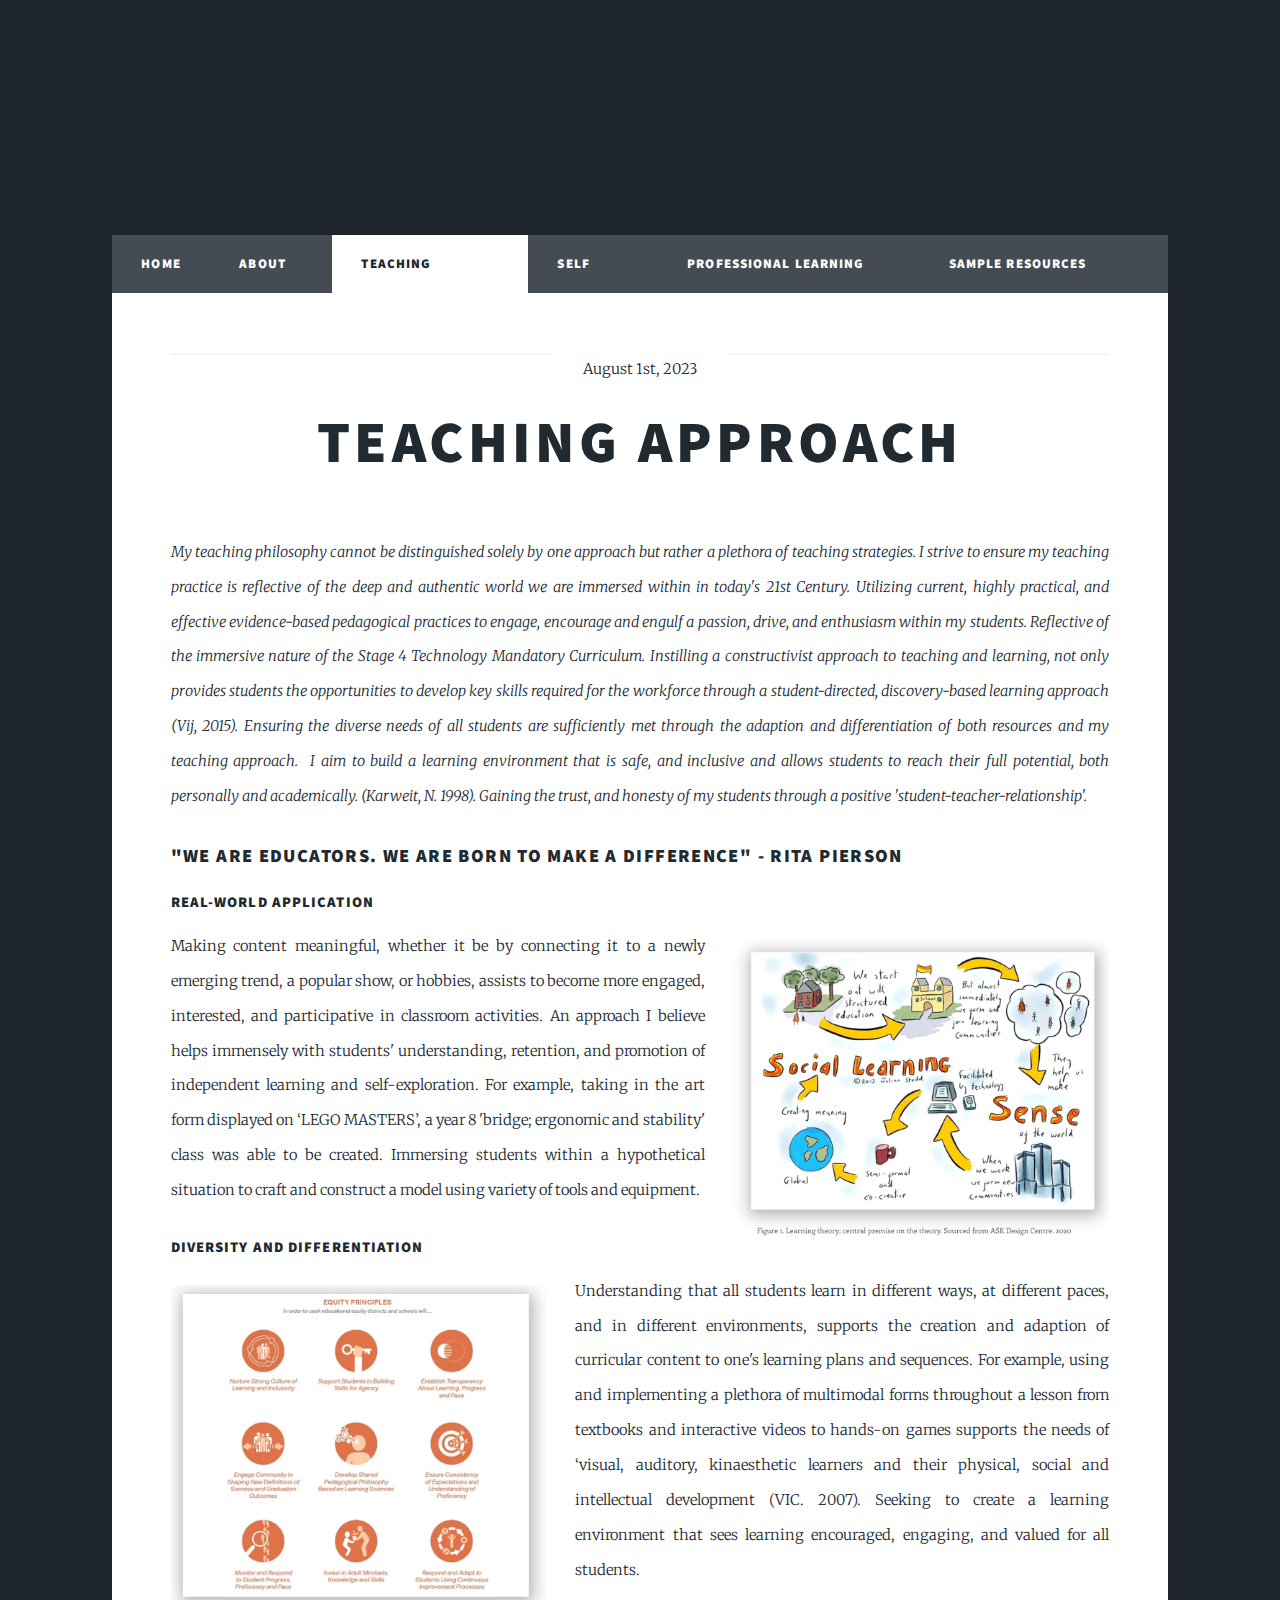
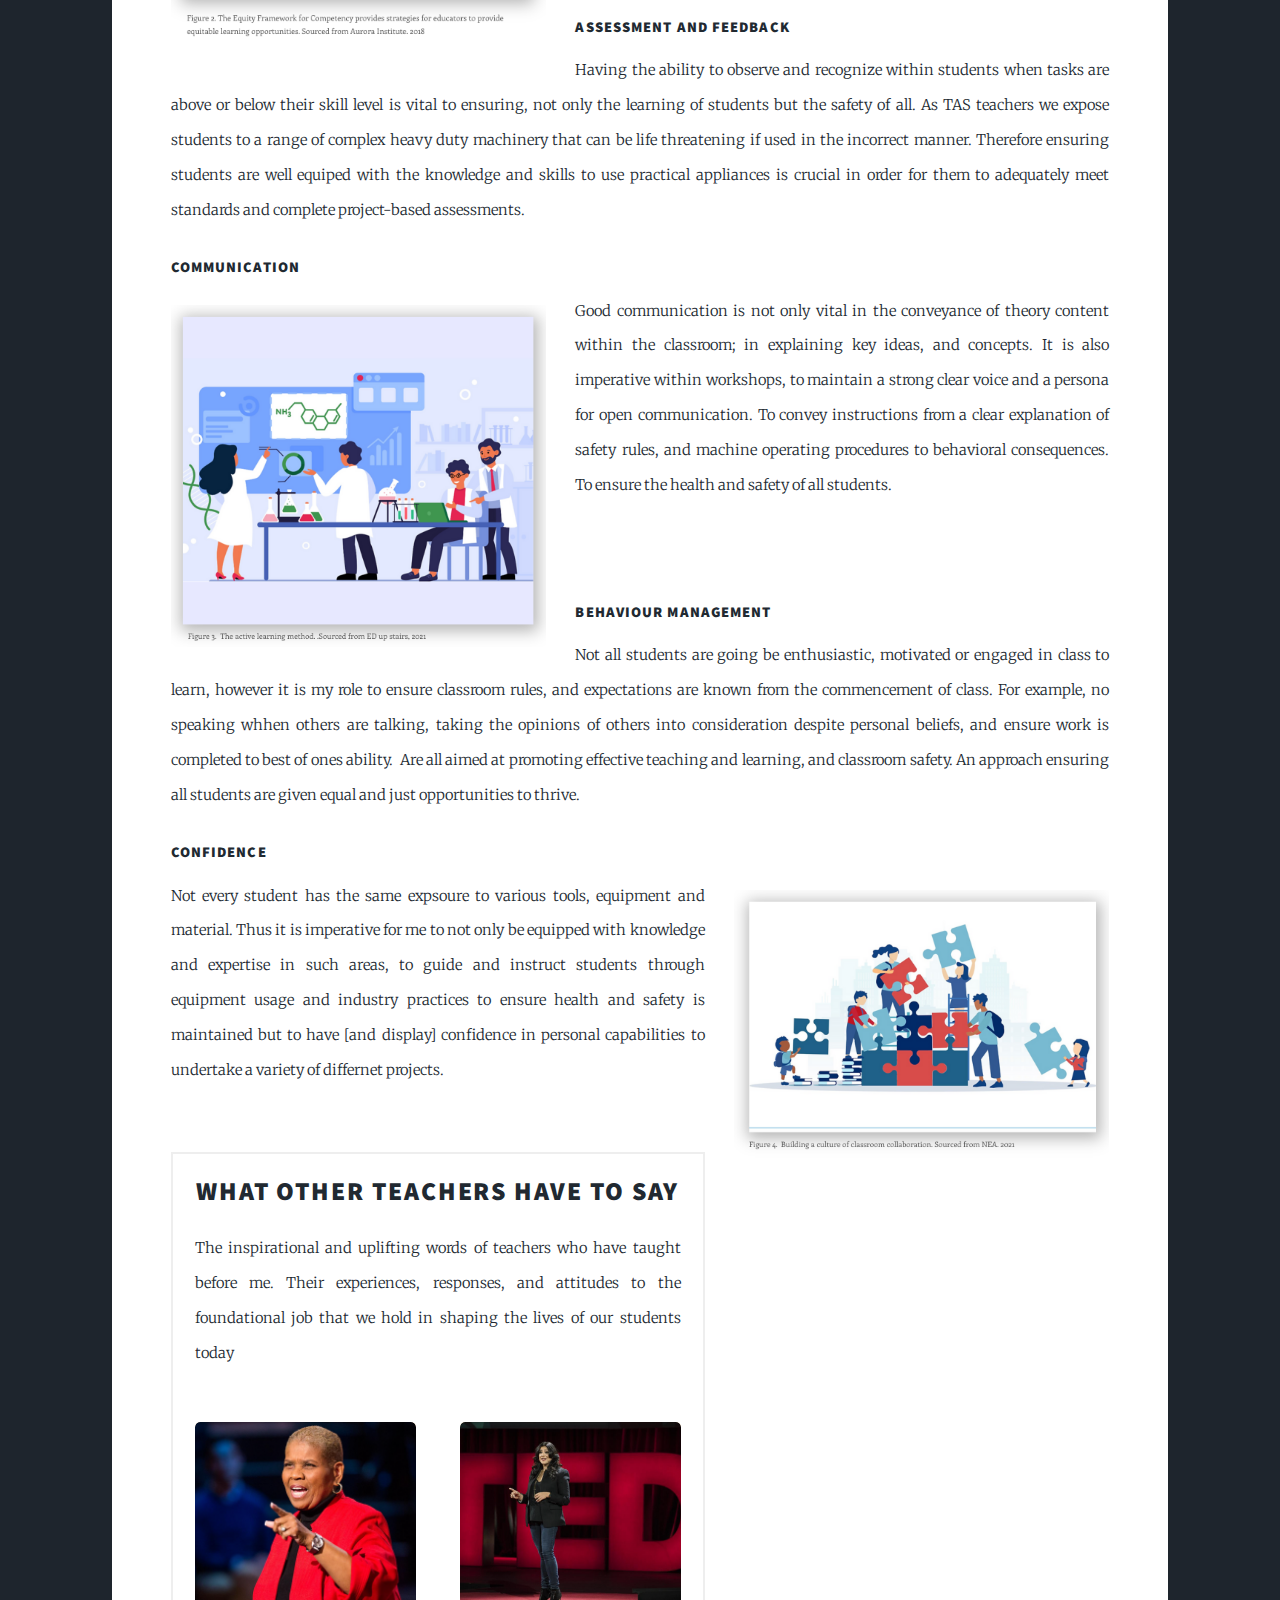
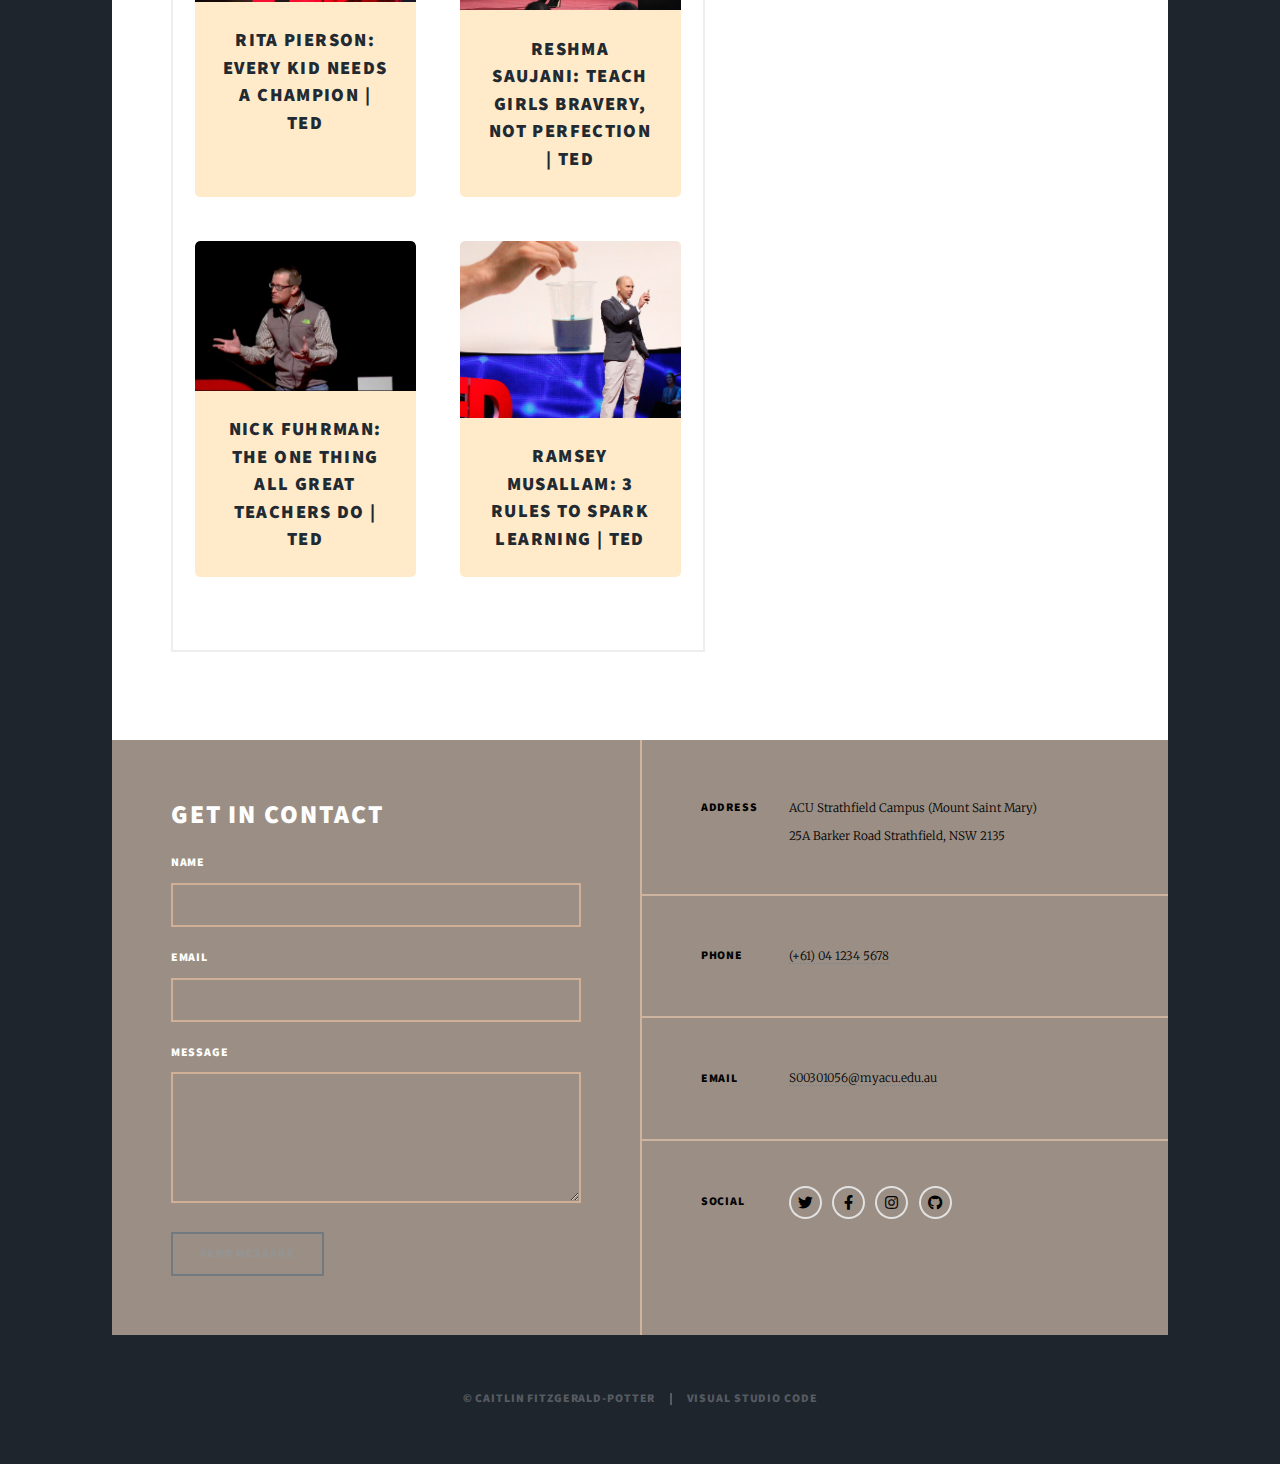
==== commit 5ff27236: "Update Teaching Approach.html" ====
--- a/Teaching Approach.html
+++ b/Teaching Approach.html
@@ -104,7 +104,6 @@
 									engaging, and valued for all students.</p>
 
 								<h4>Assessment and feedback</h4>
-								<div class="image right"><img src="images/Figure5.png" alt="" /></div>
 								<p>Having the ability to observe and recognize within students when 
 									tasks are above or below their skill level is vital to ensuring, 
 									not only the learning of students but the safety of all. As TAS 
@@ -123,11 +122,11 @@
 									strong clear voice and a persona for open communication. To 
 									convey instructions from a clear explanation of safety rules, 
 									and machine operating procedures to behavioral consequences. To 
-									ensure the health and safety of all students.</p>
-
-								
-								<h4>Behaviour Management</h4>
-								<div class="image left"><img src="images/Figure6.png" alt="" /></div>
+									ensure the health and safety of all students.
+								</p> <br>
+
+								
+								<br><h4>Behaviour Management</h4>
 								<p>Not all students are going be enthusiastic, motivated or engaged in
 									class to learn, however it is my role to ensure classroom rules, 
 									and expectations are known from the commencement of class. For 
@@ -255,4 +254,4 @@
 			<script src="assets/js/main.js"></script>
 
 	</body>
-</html>+</html>
